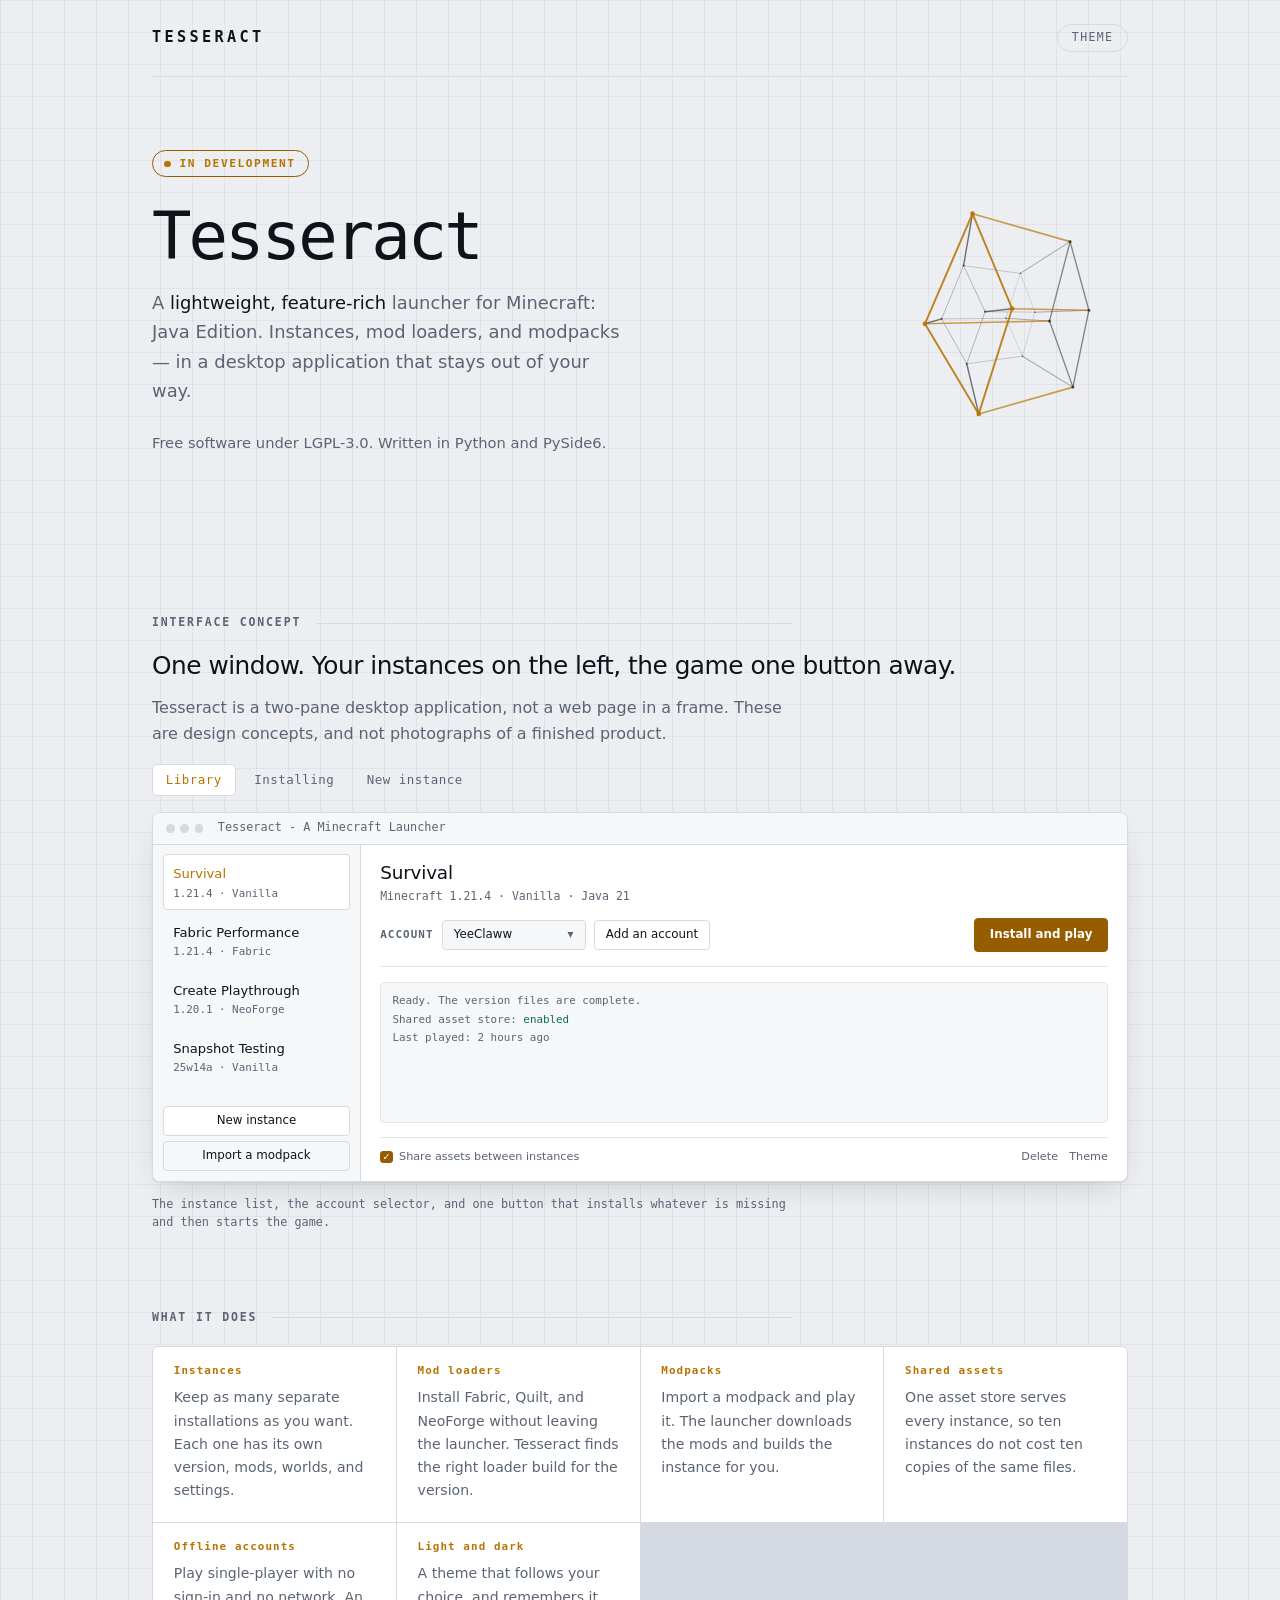
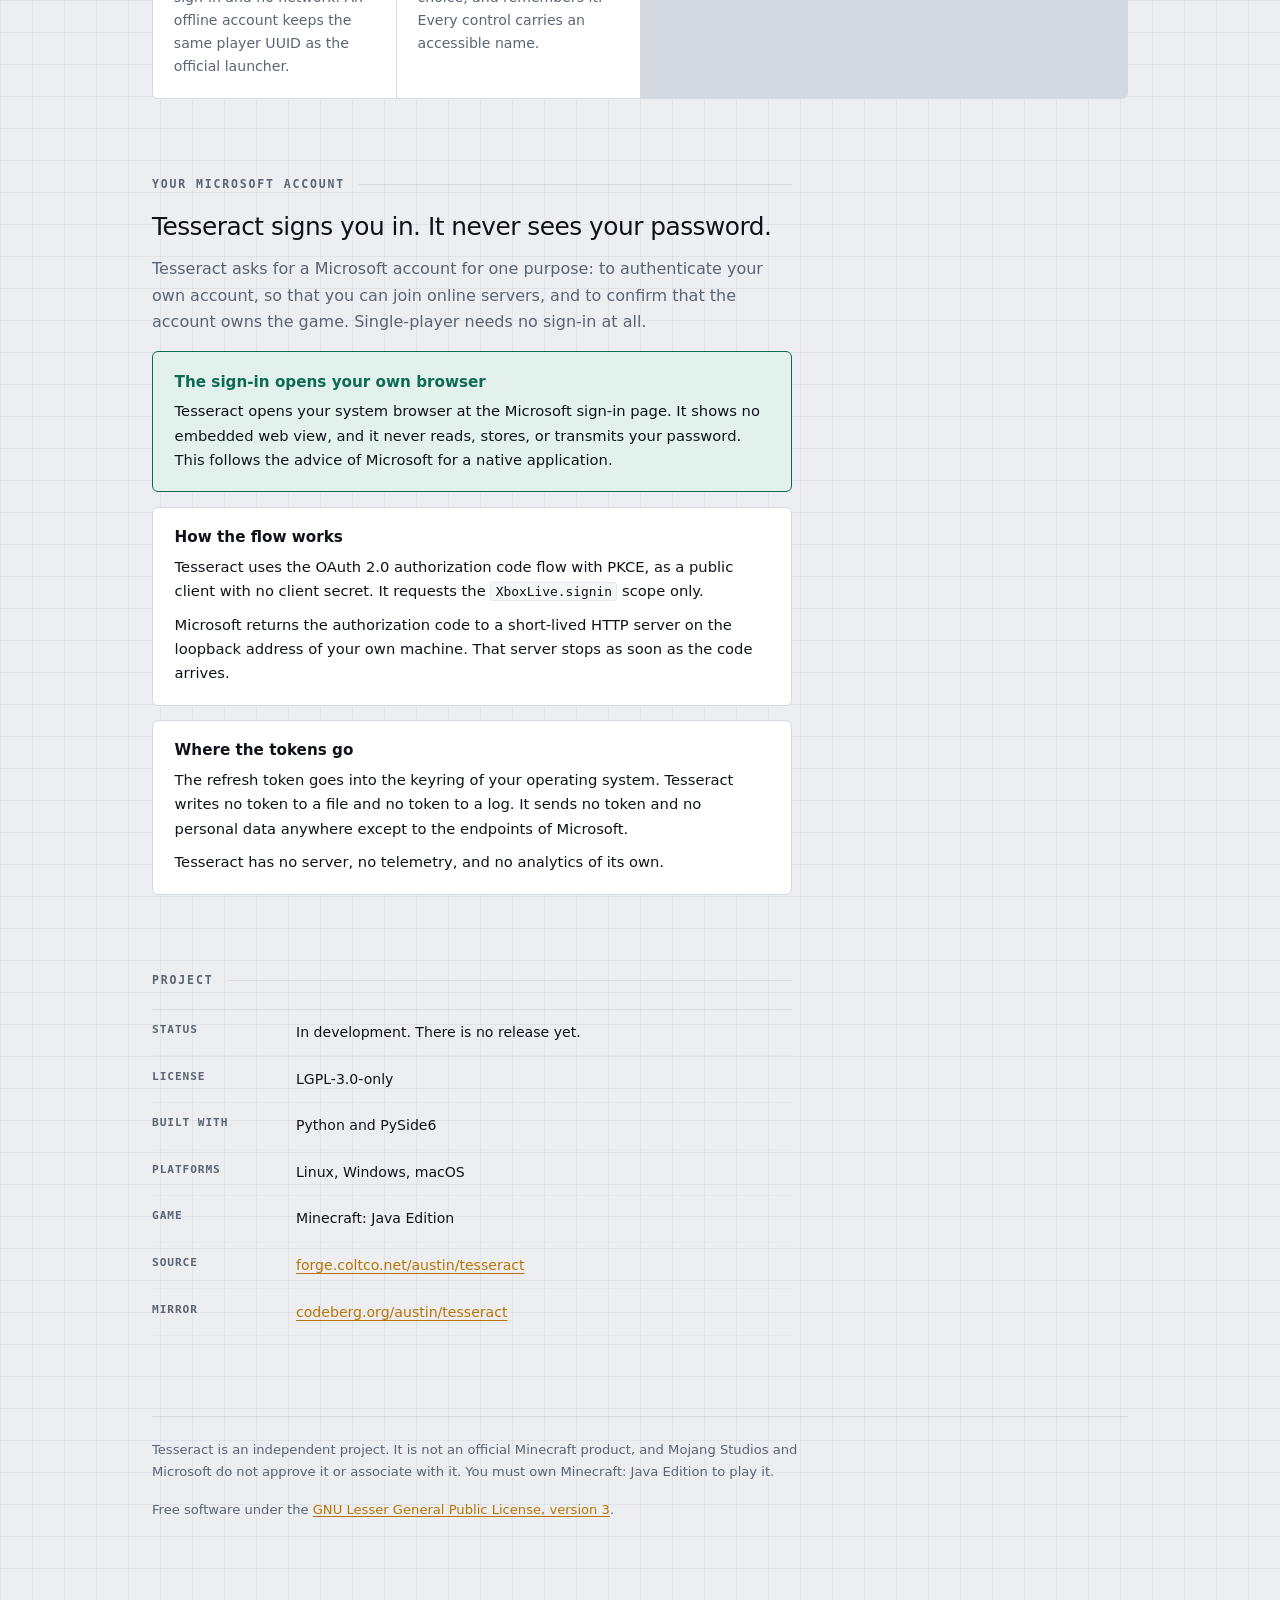
==== index.html @ 7cca4618 "Add the project page" ====
<!doctype html>
<html lang="en">
<head>
<meta charset="utf-8">
<meta name="viewport" content="width=device-width, initial-scale=1">
<title>Tesseract</title>
<meta name="description" content="Tesseract is a free and open-source Minecraft launcher, written in Python and PySide6, licensed under LGPL-3.0.">
<style>
  /* ---------------------------------------------------------------
     Tokens. The bare :root block is the complete light palette.
     The two blocks after it redefine tokens only.
     --------------------------------------------------------------- */

  :root {
    --bg:        #eceef2;
    --panel:     #ffffff;
    --panel-2:   #f6f7f9;
    --line:      #d5dae2;
    --line-soft: #e4e8ee;
    --ink:       #0f1319;
    --muted:     #5a6472;
    --accent:    #965c00;
    --accent-hi: #b87400;
    --on-accent: #ffffff;
    --ok:        #0d6b51;
    --ok-bg:     #e2f1ec;
    --grid:      rgba(15, 19, 25, 0.05);
    --shadow:    0 1px 2px rgba(15,19,25,.06), 0 12px 32px -12px rgba(15,19,25,.18);
  }

  @media (prefers-color-scheme: dark) {
    :root:not([data-theme="light"]) {
      --bg:        #0c0f14;
      --panel:     #131820;
      --panel-2:   #19202a;
      --line:      #252d3a;
      --line-soft: #1c232e;
      --ink:       #e4e9f0;
      --muted:     #8a95a5;
      --accent:    #ffc061;
      --accent-hi: #ffd493;
      --on-accent: #1a1206;
      --ok:        #4fd6ab;
      --ok-bg:     #10251f;
      --grid:      rgba(255, 255, 255, 0.035);
      --shadow:    0 1px 2px rgba(0,0,0,.4), 0 16px 40px -16px rgba(0,0,0,.7);
    }
  }

  :root[data-theme="dark"] {
    --bg:        #0c0f14;
    --panel:     #131820;
    --panel-2:   #19202a;
    --line:      #252d3a;
    --line-soft: #1c232e;
    --ink:       #e4e9f0;
    --muted:     #8a95a5;
    --accent:    #ffc061;
    --accent-hi: #ffd493;
    --on-accent: #1a1206;
    --ok:        #4fd6ab;
    --ok-bg:     #10251f;
    --grid:      rgba(255, 255, 255, 0.035);
    --shadow:    0 1px 2px rgba(0,0,0,.4), 0 16px 40px -16px rgba(0,0,0,.7);
  }

  :root {
    --mono: ui-monospace, "JetBrains Mono", "SF Mono", "DejaVu Sans Mono", Menlo, Consolas, monospace;
    --sans: system-ui, -apple-system, "Segoe UI", Cantarell, "Noto Sans", Ubuntu, sans-serif;
    --col:  40rem;
  }

  * { box-sizing: border-box; }

  html { scroll-behavior: smooth; }

  body {
    margin: 0;
    background-color: var(--bg);
    /* Drafting grid. Two hairlines, offset so the content sits on the sheet. */
    background-image:
      linear-gradient(var(--grid) 1px, transparent 1px),
      linear-gradient(90deg, var(--grid) 1px, transparent 1px);
    background-size: 2rem 2rem;
    color: var(--ink);
    font: 400 16px/1.65 var(--sans);
    -webkit-font-smoothing: antialiased;
  }

  @media (prefers-reduced-motion: reduce) {
    html { scroll-behavior: auto; }
    *, *::before, *::after {
      animation-duration: .001ms !important;
      transition-duration: .001ms !important;
    }
  }

  .sheet {
    max-width: 64rem;
    margin: 0 auto;
    padding: 0 1.5rem 6rem;
  }

  /* ---------------------------------------------------------------
     Shared type
     --------------------------------------------------------------- */

  .eyebrow {
    font: 600 .72rem/1 var(--mono);
    letter-spacing: .16em;
    text-transform: uppercase;
    color: var(--muted);
    display: flex;
    align-items: center;
    gap: .9rem;
    margin: 0 0 1.4rem;
  }

  .eyebrow::after {
    content: "";
    flex: 1;
    height: 1px;
    background: var(--line);
  }

  h2 {
    font: 500 1.55rem/1.25 var(--sans);
    letter-spacing: -.02em;
    text-wrap: balance;
    margin: 0 0 .8rem;
  }

  h3 {
    font: 600 .95rem/1.4 var(--sans);
    margin: 0 0 .4rem;
  }

  p { margin: 0 0 1rem; max-width: var(--col); }

  a { color: var(--accent-hi); text-underline-offset: .18em; }
  a:focus-visible,
  button:focus-visible {
    outline: 2px solid var(--accent-hi);
    outline-offset: 2px;
    border-radius: 2px;
  }

  code {
    font: .875em/1.5 var(--mono);
    background: var(--panel-2);
    border: 1px solid var(--line-soft);
    border-radius: 3px;
    padding: .08em .34em;
  }

  section { margin-top: 5rem; }

  /* ---------------------------------------------------------------
     Masthead
     --------------------------------------------------------------- */

  .masthead {
    display: flex;
    align-items: center;
    justify-content: space-between;
    gap: 1rem;
    padding: 1.5rem 0;
    border-bottom: 1px solid var(--line);
  }

  .wordmark {
    font: 600 .95rem/1 var(--mono);
    letter-spacing: .22em;
    text-transform: uppercase;
  }

  .theme-toggle {
    font: 500 .72rem/1 var(--mono);
    letter-spacing: .12em;
    text-transform: uppercase;
    color: var(--muted);
    background: transparent;
    border: 1px solid var(--line);
    border-radius: 999px;
    padding: .45rem .85rem;
    cursor: pointer;
    transition: color .15s, border-color .15s;
  }

  .theme-toggle:hover { color: var(--ink); border-color: var(--muted); }

  /* ---------------------------------------------------------------
     Hero
     --------------------------------------------------------------- */

  .hero {
    display: grid;
    grid-template-columns: 1fr 15rem;
    gap: 3rem;
    align-items: center;
    padding: 4.5rem 0 3.5rem;
  }

  .hero h1 {
    font: 500 clamp(2.6rem, 7vw, 4.1rem)/1.02 var(--mono);
    letter-spacing: -.045em;
    margin: 0 0 1.1rem;
  }

  .hero .lede {
    font-size: 1.12rem;
    color: var(--muted);
    max-width: 30rem;
    margin-bottom: 1.6rem;
  }

  .hero .lede strong { color: var(--ink); font-weight: 500; }

  #tesseract {
    width: 100%;
    height: auto;
    aspect-ratio: 1;
    display: block;
  }

  .status {
    display: inline-flex;
    align-items: center;
    gap: .55rem;
    font: 600 .7rem/1 var(--mono);
    letter-spacing: .14em;
    text-transform: uppercase;
    color: var(--accent-hi);
    border: 1px solid var(--accent);
    border-radius: 999px;
    padding: .45rem .8rem .45rem .7rem;
    margin-bottom: 1.6rem;
  }

  .status .dot {
    width: .4rem; height: .4rem;
    border-radius: 50%;
    background: currentColor;
  }

  /* ---------------------------------------------------------------
     Mockups
     --------------------------------------------------------------- */

  .tabs {
    display: flex;
    gap: .3rem;
    margin-bottom: 1rem;
    flex-wrap: wrap;
  }

  .tab {
    font: 500 .78rem/1 var(--mono);
    letter-spacing: .04em;
    color: var(--muted);
    background: transparent;
    border: 1px solid transparent;
    border-radius: 4px;
    padding: .55rem .8rem;
    cursor: pointer;
    transition: color .15s, background .15s, border-color .15s;
  }

  .tab:hover { color: var(--ink); }

  .tab[aria-selected="true"] {
    color: var(--accent-hi);
    border-color: var(--line);
    background: var(--panel);
  }

  .shot { display: none; }
  .shot.is-active { display: block; }

  /* The fake application window. */
  .app {
    border: 1px solid var(--line);
    border-radius: 8px;
    overflow: hidden;
    background: var(--panel);
    box-shadow: var(--shadow);
    font-size: .8rem;
  }

  .app-bar {
    display: flex;
    align-items: center;
    gap: .5rem;
    padding: .6rem .8rem;
    background: var(--panel-2);
    border-bottom: 1px solid var(--line);
  }

  .app-bar .lights { display: flex; gap: .35rem; }
  .app-bar .lights i {
    width: .55rem; height: .55rem;
    border-radius: 50%;
    background: var(--line);
    display: block;
  }

  .app-bar .name {
    font: 500 .74rem/1 var(--mono);
    color: var(--muted);
    margin-left: .4rem;
  }

  .app-body {
    display: grid;
    grid-template-columns: 13rem 1fr;
    min-height: 21rem;
  }

  .side {
    border-right: 1px solid var(--line);
    background: var(--panel-2);
    display: flex;
    flex-direction: column;
    padding: .6rem;
    gap: .5rem;
  }

  .side .list { display: flex; flex-direction: column; gap: .15rem; flex: 1; }

  .row {
    padding: .5rem .6rem;
    border-radius: 4px;
    color: var(--muted);
    display: flex;
    flex-direction: column;
    gap: .12rem;
    border: 1px solid transparent;
  }

  .row b { font-weight: 500; color: var(--ink); font-size: .82rem; }
  .row span { font: .68rem/1.3 var(--mono); }

  .row.sel {
    background: var(--panel);
    border-color: var(--line);
  }
  .row.sel b { color: var(--accent-hi); }

  .side .actions { display: flex; flex-direction: column; gap: .35rem; }

  .btn {
    font: 500 .74rem/1 var(--sans);
    padding: .5rem .7rem;
    border-radius: 4px;
    border: 1px solid var(--line);
    background: var(--panel);
    color: var(--ink);
    text-align: center;
  }

  .btn.primary {
    background: var(--accent);
    border-color: var(--accent);
    color: var(--on-accent);
    font-weight: 600;
    padding: .62rem .9rem;
  }

  .btn.ghost { background: transparent; }

  .detail { padding: 1.1rem 1.2rem; display: flex; flex-direction: column; gap: .9rem; }

  .detail .h {
    font: 500 1.15rem/1.2 var(--sans);
    letter-spacing: -.01em;
  }

  .detail .sub { font: .72rem/1.4 var(--mono); color: var(--muted); margin-top: .2rem; }

  .controls {
    display: flex;
    align-items: center;
    gap: .5rem;
    flex-wrap: wrap;
    padding-bottom: .9rem;
    border-bottom: 1px solid var(--line-soft);
  }

  .controls .label {
    font: 600 .68rem/1 var(--mono);
    letter-spacing: .1em;
    text-transform: uppercase;
    color: var(--muted);
  }

  .select {
    font: .74rem/1 var(--sans);
    padding: .5rem .7rem;
    border: 1px solid var(--line);
    border-radius: 4px;
    background: var(--panel-2);
    color: var(--ink);
    display: flex;
    align-items: center;
    gap: .5rem;
    min-width: 9rem;
    justify-content: space-between;
  }

  .select::after { content: "\25BE"; color: var(--muted); }

  .spacer { flex: 1; }

  .bar {
    height: .4rem;
    border-radius: 999px;
    background: var(--line-soft);
    overflow: hidden;
  }

  .bar i { display: block; height: 100%; background: var(--accent); border-radius: 999px; }

  .barline {
    display: flex;
    justify-content: space-between;
    font: .68rem/1 var(--mono);
    color: var(--muted);
    margin-bottom: .4rem;
  }

  .log {
    flex: 1;
    background: var(--panel-2);
    border: 1px solid var(--line-soft);
    border-radius: 4px;
    padding: .6rem .7rem;
    font: .68rem/1.7 var(--mono);
    color: var(--muted);
    overflow: hidden;
    min-height: 6rem;
  }

  .log b { color: var(--ok); font-weight: 500; }
  .log em { color: var(--accent-hi); font-style: normal; }

  .foot {
    display: flex;
    align-items: center;
    gap: .7rem;
    font: .7rem/1 var(--sans);
    color: var(--muted);
    padding-top: .8rem;
    border-top: 1px solid var(--line-soft);
  }

  .check { display: flex; align-items: center; gap: .4rem; }
  .check i {
    width: .78rem; height: .78rem;
    border: 1px solid var(--accent);
    background: var(--accent);
    border-radius: 3px;
    display: grid;
    place-items: center;
    font-size: .6rem;
    color: var(--panel);
    font-style: normal;
  }

  /* The new-instance form. */
  .form { padding: 1.4rem 1.5rem; display: flex; flex-direction: column; gap: 1rem; max-width: 30rem; }
  .field { display: flex; flex-direction: column; gap: .35rem; }
  .field .label {
    font: 600 .68rem/1 var(--mono);
    letter-spacing: .1em;
    text-transform: uppercase;
    color: var(--muted);
  }
  .input {
    font: .8rem/1 var(--sans);
    padding: .58rem .7rem;
    border: 1px solid var(--line);
    border-radius: 4px;
    background: var(--panel-2);
  }
  .chips { display: flex; gap: .35rem; flex-wrap: wrap; }
  .chip {
    font: 500 .72rem/1 var(--mono);
    padding: .45rem .7rem;
    border: 1px solid var(--line);
    border-radius: 999px;
    color: var(--muted);
  }
  .chip.on { border-color: var(--accent); color: var(--accent-hi); background: var(--panel); }

  .caption {
    font: .74rem/1.5 var(--mono);
    color: var(--muted);
    margin-top: .9rem;
  }

  /* ---------------------------------------------------------------
     Feature grid, panels, facts
     --------------------------------------------------------------- */

  .grid {
    display: grid;
    grid-template-columns: repeat(auto-fit, minmax(15rem, 1fr));
    gap: 1px;
    background: var(--line);
    border: 1px solid var(--line);
    border-radius: 6px;
    overflow: hidden;
  }

  .cell { background: var(--panel); padding: 1.2rem 1.3rem; }
  .cell .n {
    font: 600 .68rem/1 var(--mono);
    letter-spacing: .1em;
    color: var(--accent-hi);
    display: block;
    margin-bottom: .6rem;
  }
  .cell p { font-size: .88rem; color: var(--muted); margin: 0; }

  .panel {
    background: var(--panel);
    border: 1px solid var(--line);
    border-radius: 6px;
    padding: 1.2rem 1.35rem;
  }
  .panel p { font-size: .92rem; margin-bottom: .6rem; }
  .panel p:last-child { margin-bottom: 0; }

  .panel.key {
    background: var(--ok-bg);
    border-color: var(--ok);
  }
  .panel.key h3 { color: var(--ok); }

  .stack { display: flex; flex-direction: column; gap: .9rem; max-width: var(--col); }

  dl {
    margin: 0;
    display: grid;
    grid-template-columns: 9rem 1fr;
    gap: 0;
    max-width: var(--col);
    border-top: 1px solid var(--line);
  }
  dt, dd {
    padding: .7rem 0;
    border-bottom: 1px solid var(--line-soft);
    margin: 0;
    font-size: .88rem;
  }
  dt { font: 600 .7rem/1.6 var(--mono); letter-spacing: .08em; text-transform: uppercase; color: var(--muted); }

  footer {
    margin-top: 5rem;
    padding-top: 1.4rem;
    border-top: 1px solid var(--line);
    font-size: .82rem;
    color: var(--muted);
  }

  footer p { max-width: 44rem; }

  /* ---------------------------------------------------------------
     Narrow screens
     --------------------------------------------------------------- */

  @media (max-width: 52rem) {
    .hero { grid-template-columns: 1fr; gap: 2rem; padding-top: 3rem; }
    #tesseract { max-width: 12rem; }
    .app-body { grid-template-columns: 1fr; }
    .side { border-right: 0; border-bottom: 1px solid var(--line); }
    .side .list { flex-direction: row; overflow-x: auto; }
    .side .row { min-width: 9rem; }
    .side .actions { flex-direction: row; }
    .side .actions .btn { flex: 1; }
  }

  @media (max-width: 34rem) {
    dl { grid-template-columns: 1fr; }
    dt { padding-bottom: 0; border-bottom: 0; }
    dd { padding-top: .15rem; }
  }
</style>
</head>
<body>
<div class="sheet">

  <div class="masthead">
    <div class="wordmark">Tesseract</div>
    <button class="theme-toggle" id="theme" type="button">Theme</button>
  </div>

  <!-- ============================== Hero ============================== -->

  <div class="hero">
    <div>
      <div class="status"><span class="dot"></span>In development</div>
      <h1>Tesseract</h1>
      <p class="lede">
        A <strong>lightweight, feature-rich</strong> launcher for Minecraft:
        Java Edition. Instances, mod loaders, and modpacks — in a desktop
        application that stays out of your way.
      </p>
      <p class="lede" style="font-size:.92rem">
        Free software under LGPL-3.0. Written in Python and PySide6.
      </p>
    </div>
    <canvas id="tesseract" width="440" height="440" aria-label="A rotating four-dimensional hypercube."></canvas>
  </div>

  <!-- ============================ Interface ============================ -->

  <section>
    <p class="eyebrow">Interface concept</p>
    <h2>One window. Your instances on the left, the game one button away.</h2>
    <p style="color:var(--muted)">
      Tesseract is a two-pane desktop application, not a web page in a frame.
      These are design concepts, and not photographs of a finished product.
    </p>

    <div class="tabs" role="tablist" aria-label="Interface states">
      <button class="tab" role="tab" aria-selected="true"  aria-controls="s1" id="t1" type="button">Library</button>
      <button class="tab" role="tab" aria-selected="false" aria-controls="s2" id="t2" type="button">Installing</button>
      <button class="tab" role="tab" aria-selected="false" aria-controls="s3" id="t3" type="button">New instance</button>
    </div>

    <!-- ---- 1. Library ---- -->
    <div class="shot is-active" id="s1" role="tabpanel" aria-labelledby="t1">
      <div class="app">
        <div class="app-bar">
          <div class="lights"><i></i><i></i><i></i></div>
          <div class="name">Tesseract - A Minecraft Launcher</div>
        </div>
        <div class="app-body">
          <div class="side">
            <div class="list">
              <div class="row sel"><b>Survival</b><span>1.21.4 &middot; Vanilla</span></div>
              <div class="row"><b>Fabric Performance</b><span>1.21.4 &middot; Fabric</span></div>
              <div class="row"><b>Create Playthrough</b><span>1.20.1 &middot; NeoForge</span></div>
              <div class="row"><b>Snapshot Testing</b><span>25w14a &middot; Vanilla</span></div>
            </div>
            <div class="actions">
              <div class="btn">New instance</div>
              <div class="btn ghost">Import a modpack</div>
            </div>
          </div>
          <div class="detail">
            <div>
              <div class="h">Survival</div>
              <div class="sub">Minecraft 1.21.4 &middot; Vanilla &middot; Java 21</div>
            </div>
            <div class="controls">
              <span class="label">Account</span>
              <div class="select"><span>YeeClaww</span></div>
              <div class="btn ghost">Add an account</div>
              <div class="spacer"></div>
              <div class="btn primary">Install and play</div>
            </div>
            <div class="log">
              Ready. The version files are complete.<br>
              Shared asset store: <b>enabled</b><br>
              Last played: 2 hours ago
            </div>
            <div class="foot">
              <span class="check"><i>&check;</i> Share assets between instances</span>
              <div class="spacer"></div>
              <span>Delete</span>
              <span>Theme</span>
            </div>
          </div>
        </div>
      </div>
      <p class="caption">The instance list, the account selector, and one button that installs whatever is missing and then starts the game.</p>
    </div>

    <!-- ---- 2. Installing ---- -->
    <div class="shot" id="s2" role="tabpanel" aria-labelledby="t2" hidden>
      <div class="app">
        <div class="app-bar">
          <div class="lights"><i></i><i></i><i></i></div>
          <div class="name">Tesseract - A Minecraft Launcher</div>
        </div>
        <div class="app-body">
          <div class="side">
            <div class="list">
              <div class="row"><b>Survival</b><span>1.21.4 &middot; Vanilla</span></div>
              <div class="row sel"><b>Fabric Performance</b><span>1.21.4 &middot; Fabric</span></div>
              <div class="row"><b>Create Playthrough</b><span>1.20.1 &middot; NeoForge</span></div>
              <div class="row"><b>Snapshot Testing</b><span>25w14a &middot; Vanilla</span></div>
            </div>
            <div class="actions">
              <div class="btn">New instance</div>
              <div class="btn ghost">Import a modpack</div>
            </div>
          </div>
          <div class="detail">
            <div>
              <div class="h">Fabric Performance</div>
              <div class="sub">Minecraft 1.21.4 &middot; Fabric 0.16.10 &middot; Java 21</div>
            </div>
            <div class="controls">
              <span class="label">Account</span>
              <div class="select"><span>YeeClaww</span></div>
              <div class="btn ghost">Add an account</div>
              <div class="spacer"></div>
              <div class="btn primary">Cancel</div>
            </div>
            <div>
              <div class="barline"><span>Download the assets</span><span>68%</span></div>
              <div class="bar"><i style="width:68%"></i></div>
            </div>
            <div class="log">
              <b>&check;</b> Read the version manifest<br>
              <b>&check;</b> Download the client, 1.21.4<br>
              <b>&check;</b> Install Fabric 0.16.10<br>
              <b>&check;</b> Check Java 21<br>
              <em>&rarr;</em> Download the assets &mdash; 1,412 of 2,079 files
            </div>
            <div class="foot">
              <span class="check"><i>&check;</i> Share assets between instances</span>
              <div class="spacer"></div>
              <span>Delete</span>
              <span>Theme</span>
            </div>
          </div>
        </div>
      </div>
      <p class="caption">Every download reports progress. The work happens off the interface thread, so the window never freezes.</p>
    </div>

    <!-- ---- 3. New instance ---- -->
    <div class="shot" id="s3" role="tabpanel" aria-labelledby="t3" hidden>
      <div class="app">
        <div class="app-bar">
          <div class="lights"><i></i><i></i><i></i></div>
          <div class="name">New instance</div>
        </div>
        <div class="form">
          <div class="field">
            <span class="label">Name</span>
            <div class="input">Create Playthrough</div>
          </div>
          <div class="field">
            <span class="label">Minecraft version</span>
            <div class="select" style="min-width:auto"><span>1.20.1 &nbsp;&middot;&nbsp; Release</span></div>
          </div>
          <div class="field">
            <span class="label">Mod loader</span>
            <div class="chips">
              <span class="chip">None</span>
              <span class="chip">Fabric</span>
              <span class="chip">Quilt</span>
              <span class="chip on">NeoForge</span>
            </div>
          </div>
          <div class="field">
            <span class="label">Loader version</span>
            <div class="select" style="min-width:auto"><span>47.1.106 &nbsp;&middot;&nbsp; Recommended</span></div>
          </div>
          <div class="controls" style="border:0;padding:0">
            <div class="spacer"></div>
            <div class="btn ghost">Cancel</div>
            <div class="btn primary">Create</div>
          </div>
        </div>
      </div>
      <p class="caption">Pick a version, pick a loader. Tesseract resolves the rest when you first press play.</p>
    </div>
  </section>

  <!-- ============================ Features ============================ -->

  <section>
    <p class="eyebrow">What it does</p>
    <div class="grid">
      <div class="cell">
        <span class="n">Instances</span>
        <p>Keep as many separate installations as you want. Each one has its own version, mods, worlds, and settings.</p>
      </div>
      <div class="cell">
        <span class="n">Mod loaders</span>
        <p>Install Fabric, Quilt, and NeoForge without leaving the launcher. Tesseract finds the right loader build for the version.</p>
      </div>
      <div class="cell">
        <span class="n">Modpacks</span>
        <p>Import a modpack and play it. The launcher downloads the mods and builds the instance for you.</p>
      </div>
      <div class="cell">
        <span class="n">Shared assets</span>
        <p>One asset store serves every instance, so ten instances do not cost ten copies of the same files.</p>
      </div>
      <div class="cell">
        <span class="n">Offline accounts</span>
        <p>Play single-player with no sign-in and no network. An offline account keeps the same player UUID as the official launcher.</p>
      </div>
      <div class="cell">
        <span class="n">Light and dark</span>
        <p>A theme that follows your choice, and remembers it. Every control carries an accessible name.</p>
      </div>
    </div>
  </section>

  <!-- ============================= Account ============================= -->

  <section>
    <p class="eyebrow">Your Microsoft account</p>
    <h2>Tesseract signs you in. It never sees your password.</h2>
    <p style="color:var(--muted)">
      Tesseract asks for a Microsoft account for one purpose: to authenticate
      your own account, so that you can join online servers, and to confirm that
      the account owns the game. Single-player needs no sign-in at all.
    </p>

    <div class="stack">
      <div class="panel key">
        <h3>The sign-in opens your own browser</h3>
        <p>
          Tesseract opens your system browser at the Microsoft sign-in page. It
          shows no embedded web view, and it never reads, stores, or transmits
          your password. This follows the advice of Microsoft for a native
          application.
        </p>
      </div>

      <div class="panel">
        <h3>How the flow works</h3>
        <p>
          Tesseract uses the OAuth 2.0 authorization code flow with PKCE, as a
          public client with no client secret. It requests the
          <code>XboxLive.signin</code> scope only.
        </p>
        <p>
          Microsoft returns the authorization code to a short-lived HTTP server
          on the loopback address of your own machine. That server stops as soon
          as the code arrives.
        </p>
      </div>

      <div class="panel">
        <h3>Where the tokens go</h3>
        <p>
          The refresh token goes into the keyring of your operating system.
          Tesseract writes no token to a file and no token to a log. It sends no
          token and no personal data anywhere except to the endpoints of
          Microsoft.
        </p>
        <p>
          Tesseract has no server, no telemetry, and no analytics of its own.
        </p>
      </div>
    </div>
  </section>

  <!-- ============================== Facts ============================== -->

  <section>
    <p class="eyebrow">Project</p>
    <dl>
      <dt>Status</dt>
      <dd>In development. There is no release yet.</dd>
      <dt>License</dt>
      <dd>LGPL-3.0-only</dd>
      <dt>Built with</dt>
      <dd>Python and PySide6</dd>
      <dt>Platforms</dt>
      <dd>Linux, Windows, macOS</dd>
      <dt>Game</dt>
      <dd>Minecraft: Java Edition</dd>
      <dt>Source</dt>
      <dd><a href="https://forge.coltco.net/austin/tesseract">forge.coltco.net/austin/tesseract</a></dd>
      <dt>Mirror</dt>
      <dd><a href="https://codeberg.org/austin/tesseract">codeberg.org/austin/tesseract</a></dd>
    </dl>
  </section>

  <footer>
    <p>
      Tesseract is an independent project. It is not an official Minecraft
      product, and Mojang Studios and Microsoft do not approve it or associate
      with it. You must own Minecraft: Java Edition to play it.
    </p>
    <p>
      Free software under the
      <a href="https://www.gnu.org/licenses/lgpl-3.0.html">GNU Lesser General Public License, version 3</a>.
    </p>
  </footer>

</div>

<script>
(function () {
  "use strict";

  /* ---- Theme toggle. Mirrors the toggle inside the launcher. ---- */
  var root = document.documentElement;
  var button = document.getElementById("theme");
  var saved = null;
  try { saved = localStorage.getItem("tesseract-theme"); } catch (e) {}
  if (saved) root.setAttribute("data-theme", saved);

  button.addEventListener("click", function () {
    var dark = window.matchMedia("(prefers-color-scheme: dark)").matches;
    var now = root.getAttribute("data-theme") || (dark ? "dark" : "light");
    var next = now === "dark" ? "light" : "dark";
    root.setAttribute("data-theme", next);
    try { localStorage.setItem("tesseract-theme", next); } catch (e) {}
  });

  /* ---- Mockup tabs ---- */
  var tabs = Array.prototype.slice.call(document.querySelectorAll(".tab"));
  tabs.forEach(function (tab, index) {
    tab.addEventListener("click", function () {
      tabs.forEach(function (other) {
        var panel = document.getElementById(other.getAttribute("aria-controls"));
        var on = other === tab;
        other.setAttribute("aria-selected", on ? "true" : "false");
        panel.classList.toggle("is-active", on);
        panel.hidden = !on;
      });
    });
    tab.addEventListener("keydown", function (event) {
      var step = event.key === "ArrowRight" ? 1 : event.key === "ArrowLeft" ? -1 : 0;
      if (!step) return;
      event.preventDefault();
      var next = tabs[(index + step + tabs.length) % tabs.length];
      next.focus();
      next.click();
    });
  });

  /* ---- The hypercube ----------------------------------------------
     Sixteen corners at every combination of plus and minus one, joined
     by thirty-two edges. Each corner turns in three planes of
     four-space. The result goes to three-space, and then to the screen.

     Both cameras stand far enough back that a divisor never approaches
     zero. The widest reach of the shape is measured once, across the
     whole turn, so the drawing always stays inside the canvas.
     ------------------------------------------------------------------ */

  var canvas = document.getElementById("tesseract");
  var ctx = canvas.getContext("2d");

  var D4 = 3.1;   // How far the camera stands along the w axis.
  var D3 = 4.4;   // How far the camera stands along the z axis.

  var corners = [];
  for (var i = 0; i < 16; i++) {
    corners.push([
      (i & 1) ? 1 : -1,
      (i & 2) ? 1 : -1,
      (i & 4) ? 1 : -1,
      (i & 8) ? 1 : -1
    ]);
  }

  // An edge joins two corners that differ in exactly one coordinate.
  var edges = [];
  for (var a = 0; a < 16; a++) {
    for (var bit = 0; bit < 4; bit++) {
      var b = a ^ (1 << bit);
      if (b > a) edges.push([a, b]);
    }
  }

  function turn(p, i, j, angle) {
    var c = Math.cos(angle), s = Math.sin(angle);
    var out = p.slice();
    out[i] = p[i] * c - p[j] * s;
    out[j] = p[i] * s + p[j] * c;
    return out;
  }

  function project(time) {
    var out = [];
    for (var n = 0; n < corners.length; n++) {
      var p = corners[n];
      p = turn(p, 0, 3, time * 0.00024);   // the x-w plane
      p = turn(p, 1, 2, time * 0.00015);   // the y-z plane
      p = turn(p, 0, 2, time * 0.00008);   // the x-z plane

      var w = 1 / (D4 - p[3]);             // four-space to three-space
      var d = 1 / (D3 - p[2] * w);         // three-space to the screen
      out.push({ x: p[0] * w * d, y: p[1] * w * d, near: w });
    }
    return out;
  }

  // Measure the widest reach once. After this the shape cannot clip.
  var reach = 0;
  for (var t = 0; t < 600000; t += 450) {
    var sample = project(t);
    for (var s = 0; s < sample.length; s++) {
      var r = Math.sqrt(sample[s].x * sample[s].x + sample[s].y * sample[s].y);
      if (r > reach) reach = r;
    }
  }
  reach *= 1.02;

  // The nearest and the furthest a corner can sit along the w axis.
  var far = 1 / (D4 + Math.SQRT2), close = 1 / (D4 - Math.SQRT2);

  function draw(time) {
    var size = canvas.clientWidth || 300;
    var dpr = window.devicePixelRatio || 1;
    if (canvas.width !== Math.round(size * dpr)) {
      canvas.width = canvas.height = Math.round(size * dpr);
    }
    ctx.setTransform(dpr, 0, 0, dpr, 0, 0);
    ctx.clearRect(0, 0, size, size);

    var style = getComputedStyle(root);
    var ink = style.getPropertyValue("--ink").trim();
    var accent = style.getPropertyValue("--accent-hi").trim();

    var scale = (size / 2 - 7) / reach;
    var pts = project(time);
    for (var n = 0; n < pts.length; n++) {
      pts[n].sx = size / 2 + pts[n].x * scale;
      pts[n].sy = size / 2 + pts[n].y * scale;
      pts[n].k = Math.max(0, Math.min(1, (pts[n].near - far) / (close - far)));
    }

    // The furthest edges go down first, so the nearest sit on top.
    var order = edges.slice().sort(function (e1, e2) {
      return (pts[e1[0]].k + pts[e1[1]].k) - (pts[e2[0]].k + pts[e2[1]].k);
    });

    ctx.lineCap = "round";
    for (var e = 0; e < order.length; e++) {
      var u = pts[order[e][0]], v = pts[order[e][1]];
      var k = (u.k + v.k) / 2;
      ctx.globalAlpha = 0.14 + k * 0.8;
      ctx.strokeStyle = k > 0.55 ? accent : ink;
      ctx.lineWidth = 0.8 + k * 1.2;
      ctx.beginPath();
      ctx.moveTo(u.sx, u.sy);
      ctx.lineTo(v.sx, v.sy);
      ctx.stroke();
    }

    for (var c = 0; c < pts.length; c++) {
      ctx.globalAlpha = 0.3 + pts[c].k * 0.65;
      ctx.fillStyle = pts[c].k > 0.55 ? accent : ink;
      ctx.beginPath();
      ctx.arc(pts[c].sx, pts[c].sy, 0.9 + pts[c].k * 1.6, 0, Math.PI * 2);
      ctx.fill();
    }
    ctx.globalAlpha = 1;
  }

  var still = window.matchMedia("(prefers-reduced-motion: reduce)");
  function loop(t) { draw(t); if (!still.matches) requestAnimationFrame(loop); }
  if (still.matches) { draw(9000); } else { requestAnimationFrame(loop); }
  window.addEventListener("resize", function () { if (still.matches) draw(9000); });
})();
</script>
</body>
</html>
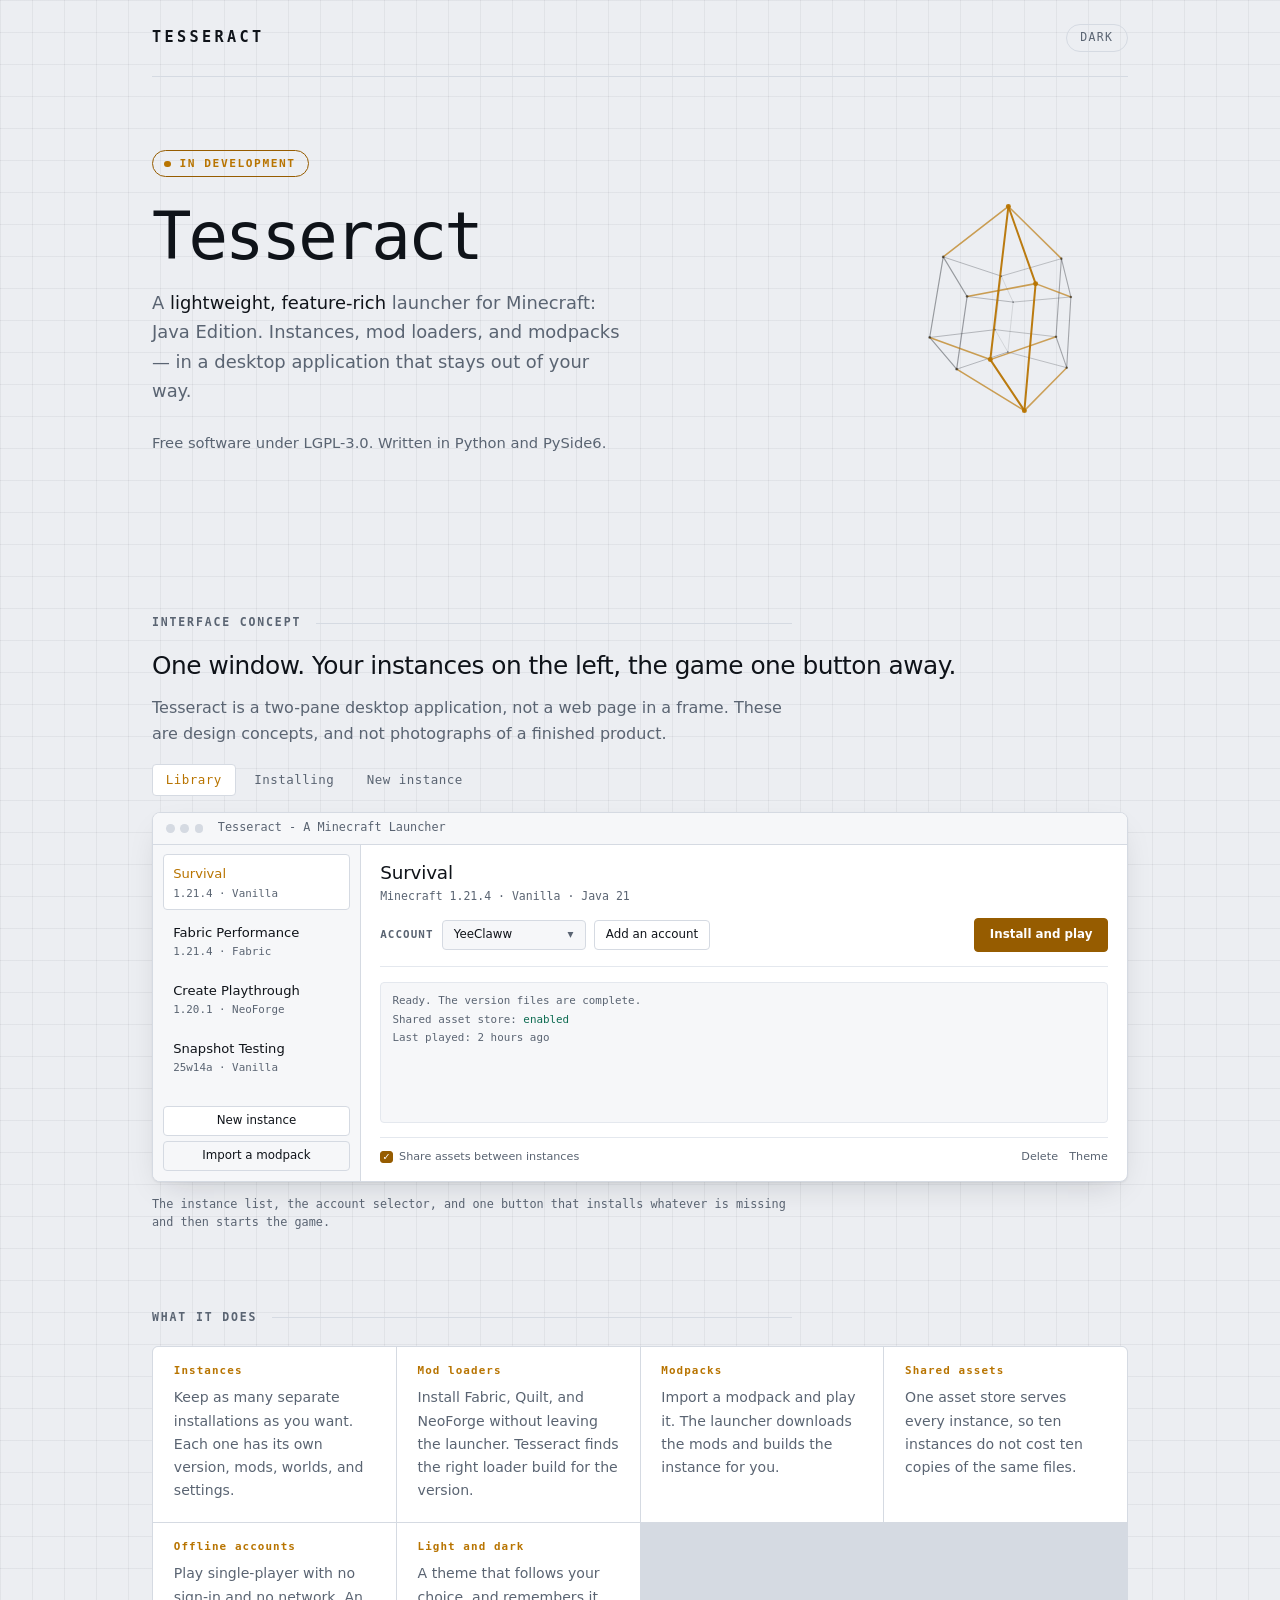
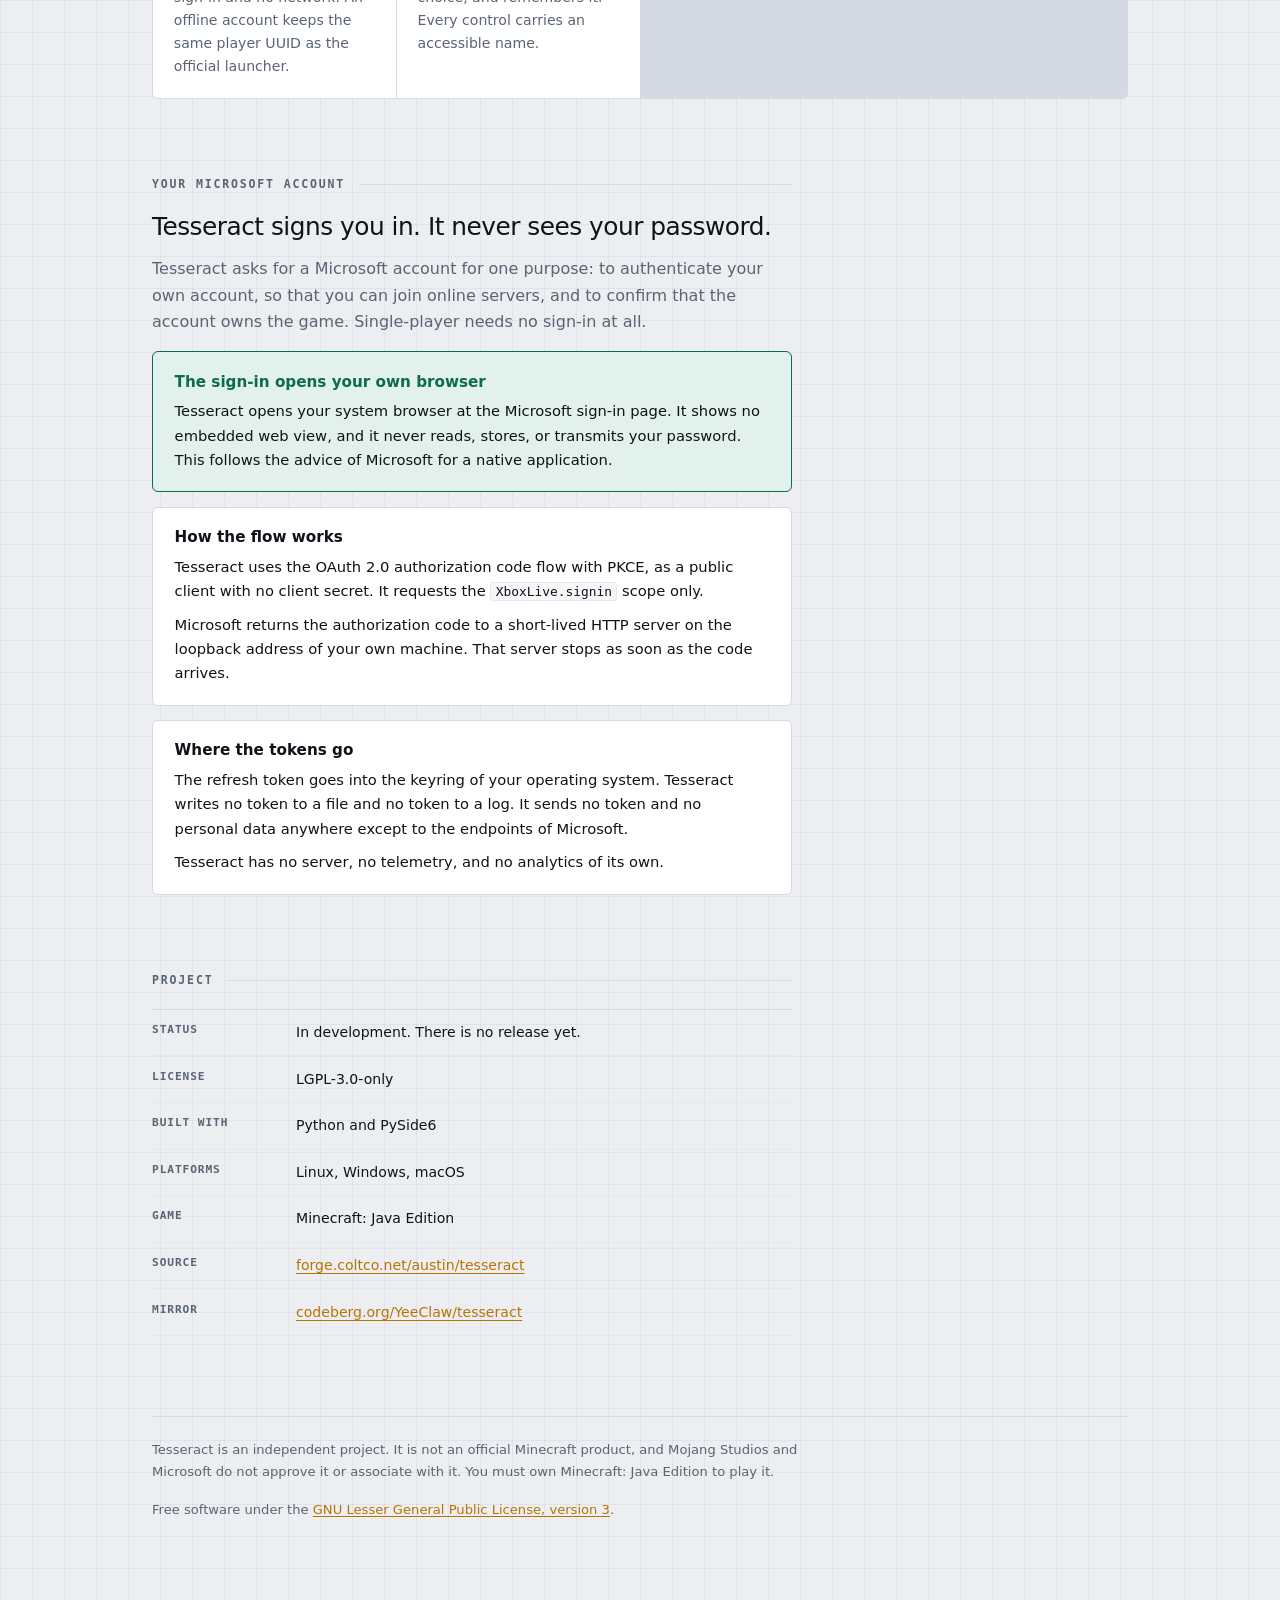
==== commit 68ad5e82: "Split the project page into separate files, and fix the narrow layout" ====
--- a/index.html
+++ b/index.html
@@ -5,595 +5,20 @@
 <meta name="viewport" content="width=device-width, initial-scale=1">
 <title>Tesseract</title>
 <meta name="description" content="Tesseract is a free and open-source Minecraft launcher, written in Python and PySide6, licensed under LGPL-3.0.">
-<style>
-  /* ---------------------------------------------------------------
-     Tokens. The bare :root block is the complete light palette.
-     The two blocks after it redefine tokens only.
-     --------------------------------------------------------------- */
-
-  :root {
-    --bg:        #eceef2;
-    --panel:     #ffffff;
-    --panel-2:   #f6f7f9;
-    --line:      #d5dae2;
-    --line-soft: #e4e8ee;
-    --ink:       #0f1319;
-    --muted:     #5a6472;
-    --accent:    #965c00;
-    --accent-hi: #b87400;
-    --on-accent: #ffffff;
-    --ok:        #0d6b51;
-    --ok-bg:     #e2f1ec;
-    --grid:      rgba(15, 19, 25, 0.05);
-    --shadow:    0 1px 2px rgba(15,19,25,.06), 0 12px 32px -12px rgba(15,19,25,.18);
-  }
-
-  @media (prefers-color-scheme: dark) {
-    :root:not([data-theme="light"]) {
-      --bg:        #0c0f14;
-      --panel:     #131820;
-      --panel-2:   #19202a;
-      --line:      #252d3a;
-      --line-soft: #1c232e;
-      --ink:       #e4e9f0;
-      --muted:     #8a95a5;
-      --accent:    #ffc061;
-      --accent-hi: #ffd493;
-      --on-accent: #1a1206;
-      --ok:        #4fd6ab;
-      --ok-bg:     #10251f;
-      --grid:      rgba(255, 255, 255, 0.035);
-      --shadow:    0 1px 2px rgba(0,0,0,.4), 0 16px 40px -16px rgba(0,0,0,.7);
-    }
-  }
-
-  :root[data-theme="dark"] {
-    --bg:        #0c0f14;
-    --panel:     #131820;
-    --panel-2:   #19202a;
-    --line:      #252d3a;
-    --line-soft: #1c232e;
-    --ink:       #e4e9f0;
-    --muted:     #8a95a5;
-    --accent:    #ffc061;
-    --accent-hi: #ffd493;
-    --on-accent: #1a1206;
-    --ok:        #4fd6ab;
-    --ok-bg:     #10251f;
-    --grid:      rgba(255, 255, 255, 0.035);
-    --shadow:    0 1px 2px rgba(0,0,0,.4), 0 16px 40px -16px rgba(0,0,0,.7);
-  }
-
-  :root {
-    --mono: ui-monospace, "JetBrains Mono", "SF Mono", "DejaVu Sans Mono", Menlo, Consolas, monospace;
-    --sans: system-ui, -apple-system, "Segoe UI", Cantarell, "Noto Sans", Ubuntu, sans-serif;
-    --col:  40rem;
-  }
-
-  * { box-sizing: border-box; }
-
-  html { scroll-behavior: smooth; }
-
-  body {
-    margin: 0;
-    background-color: var(--bg);
-    /* Drafting grid. Two hairlines, offset so the content sits on the sheet. */
-    background-image:
-      linear-gradient(var(--grid) 1px, transparent 1px),
-      linear-gradient(90deg, var(--grid) 1px, transparent 1px);
-    background-size: 2rem 2rem;
-    color: var(--ink);
-    font: 400 16px/1.65 var(--sans);
-    -webkit-font-smoothing: antialiased;
-  }
-
-  @media (prefers-reduced-motion: reduce) {
-    html { scroll-behavior: auto; }
-    *, *::before, *::after {
-      animation-duration: .001ms !important;
-      transition-duration: .001ms !important;
-    }
-  }
-
-  .sheet {
-    max-width: 64rem;
-    margin: 0 auto;
-    padding: 0 1.5rem 6rem;
-  }
-
-  /* ---------------------------------------------------------------
-     Shared type
-     --------------------------------------------------------------- */
-
-  .eyebrow {
-    font: 600 .72rem/1 var(--mono);
-    letter-spacing: .16em;
-    text-transform: uppercase;
-    color: var(--muted);
-    display: flex;
-    align-items: center;
-    gap: .9rem;
-    margin: 0 0 1.4rem;
-  }
-
-  .eyebrow::after {
-    content: "";
-    flex: 1;
-    height: 1px;
-    background: var(--line);
-  }
-
-  h2 {
-    font: 500 1.55rem/1.25 var(--sans);
-    letter-spacing: -.02em;
-    text-wrap: balance;
-    margin: 0 0 .8rem;
-  }
-
-  h3 {
-    font: 600 .95rem/1.4 var(--sans);
-    margin: 0 0 .4rem;
-  }
-
-  p { margin: 0 0 1rem; max-width: var(--col); }
-
-  a { color: var(--accent-hi); text-underline-offset: .18em; }
-  a:focus-visible,
-  button:focus-visible {
-    outline: 2px solid var(--accent-hi);
-    outline-offset: 2px;
-    border-radius: 2px;
-  }
-
-  code {
-    font: .875em/1.5 var(--mono);
-    background: var(--panel-2);
-    border: 1px solid var(--line-soft);
-    border-radius: 3px;
-    padding: .08em .34em;
-  }
-
-  section { margin-top: 5rem; }
-
-  /* ---------------------------------------------------------------
-     Masthead
-     --------------------------------------------------------------- */
-
-  .masthead {
-    display: flex;
-    align-items: center;
-    justify-content: space-between;
-    gap: 1rem;
-    padding: 1.5rem 0;
-    border-bottom: 1px solid var(--line);
-  }
-
-  .wordmark {
-    font: 600 .95rem/1 var(--mono);
-    letter-spacing: .22em;
-    text-transform: uppercase;
-  }
-
-  .theme-toggle {
-    font: 500 .72rem/1 var(--mono);
-    letter-spacing: .12em;
-    text-transform: uppercase;
-    color: var(--muted);
-    background: transparent;
-    border: 1px solid var(--line);
-    border-radius: 999px;
-    padding: .45rem .85rem;
-    cursor: pointer;
-    transition: color .15s, border-color .15s;
-  }
-
-  .theme-toggle:hover { color: var(--ink); border-color: var(--muted); }
-
-  /* ---------------------------------------------------------------
-     Hero
-     --------------------------------------------------------------- */
-
-  .hero {
-    display: grid;
-    grid-template-columns: 1fr 15rem;
-    gap: 3rem;
-    align-items: center;
-    padding: 4.5rem 0 3.5rem;
-  }
-
-  .hero h1 {
-    font: 500 clamp(2.6rem, 7vw, 4.1rem)/1.02 var(--mono);
-    letter-spacing: -.045em;
-    margin: 0 0 1.1rem;
-  }
-
-  .hero .lede {
-    font-size: 1.12rem;
-    color: var(--muted);
-    max-width: 30rem;
-    margin-bottom: 1.6rem;
-  }
-
-  .hero .lede strong { color: var(--ink); font-weight: 500; }
-
-  #tesseract {
-    width: 100%;
-    height: auto;
-    aspect-ratio: 1;
-    display: block;
-  }
-
-  .status {
-    display: inline-flex;
-    align-items: center;
-    gap: .55rem;
-    font: 600 .7rem/1 var(--mono);
-    letter-spacing: .14em;
-    text-transform: uppercase;
-    color: var(--accent-hi);
-    border: 1px solid var(--accent);
-    border-radius: 999px;
-    padding: .45rem .8rem .45rem .7rem;
-    margin-bottom: 1.6rem;
-  }
-
-  .status .dot {
-    width: .4rem; height: .4rem;
-    border-radius: 50%;
-    background: currentColor;
-  }
-
-  /* ---------------------------------------------------------------
-     Mockups
-     --------------------------------------------------------------- */
-
-  .tabs {
-    display: flex;
-    gap: .3rem;
-    margin-bottom: 1rem;
-    flex-wrap: wrap;
-  }
-
-  .tab {
-    font: 500 .78rem/1 var(--mono);
-    letter-spacing: .04em;
-    color: var(--muted);
-    background: transparent;
-    border: 1px solid transparent;
-    border-radius: 4px;
-    padding: .55rem .8rem;
-    cursor: pointer;
-    transition: color .15s, background .15s, border-color .15s;
-  }
-
-  .tab:hover { color: var(--ink); }
-
-  .tab[aria-selected="true"] {
-    color: var(--accent-hi);
-    border-color: var(--line);
-    background: var(--panel);
-  }
-
-  .shot { display: none; }
-  .shot.is-active { display: block; }
-
-  /* The fake application window. */
-  .app {
-    border: 1px solid var(--line);
-    border-radius: 8px;
-    overflow: hidden;
-    background: var(--panel);
-    box-shadow: var(--shadow);
-    font-size: .8rem;
-  }
-
-  .app-bar {
-    display: flex;
-    align-items: center;
-    gap: .5rem;
-    padding: .6rem .8rem;
-    background: var(--panel-2);
-    border-bottom: 1px solid var(--line);
-  }
-
-  .app-bar .lights { display: flex; gap: .35rem; }
-  .app-bar .lights i {
-    width: .55rem; height: .55rem;
-    border-radius: 50%;
-    background: var(--line);
-    display: block;
-  }
-
-  .app-bar .name {
-    font: 500 .74rem/1 var(--mono);
-    color: var(--muted);
-    margin-left: .4rem;
-  }
-
-  .app-body {
-    display: grid;
-    grid-template-columns: 13rem 1fr;
-    min-height: 21rem;
-  }
-
-  .side {
-    border-right: 1px solid var(--line);
-    background: var(--panel-2);
-    display: flex;
-    flex-direction: column;
-    padding: .6rem;
-    gap: .5rem;
-  }
-
-  .side .list { display: flex; flex-direction: column; gap: .15rem; flex: 1; }
-
-  .row {
-    padding: .5rem .6rem;
-    border-radius: 4px;
-    color: var(--muted);
-    display: flex;
-    flex-direction: column;
-    gap: .12rem;
-    border: 1px solid transparent;
-  }
-
-  .row b { font-weight: 500; color: var(--ink); font-size: .82rem; }
-  .row span { font: .68rem/1.3 var(--mono); }
-
-  .row.sel {
-    background: var(--panel);
-    border-color: var(--line);
-  }
-  .row.sel b { color: var(--accent-hi); }
-
-  .side .actions { display: flex; flex-direction: column; gap: .35rem; }
-
-  .btn {
-    font: 500 .74rem/1 var(--sans);
-    padding: .5rem .7rem;
-    border-radius: 4px;
-    border: 1px solid var(--line);
-    background: var(--panel);
-    color: var(--ink);
-    text-align: center;
-  }
-
-  .btn.primary {
-    background: var(--accent);
-    border-color: var(--accent);
-    color: var(--on-accent);
-    font-weight: 600;
-    padding: .62rem .9rem;
-  }
-
-  .btn.ghost { background: transparent; }
-
-  .detail { padding: 1.1rem 1.2rem; display: flex; flex-direction: column; gap: .9rem; }
-
-  .detail .h {
-    font: 500 1.15rem/1.2 var(--sans);
-    letter-spacing: -.01em;
-  }
-
-  .detail .sub { font: .72rem/1.4 var(--mono); color: var(--muted); margin-top: .2rem; }
-
-  .controls {
-    display: flex;
-    align-items: center;
-    gap: .5rem;
-    flex-wrap: wrap;
-    padding-bottom: .9rem;
-    border-bottom: 1px solid var(--line-soft);
-  }
-
-  .controls .label {
-    font: 600 .68rem/1 var(--mono);
-    letter-spacing: .1em;
-    text-transform: uppercase;
-    color: var(--muted);
-  }
-
-  .select {
-    font: .74rem/1 var(--sans);
-    padding: .5rem .7rem;
-    border: 1px solid var(--line);
-    border-radius: 4px;
-    background: var(--panel-2);
-    color: var(--ink);
-    display: flex;
-    align-items: center;
-    gap: .5rem;
-    min-width: 9rem;
-    justify-content: space-between;
-  }
-
-  .select::after { content: "\25BE"; color: var(--muted); }
-
-  .spacer { flex: 1; }
-
-  .bar {
-    height: .4rem;
-    border-radius: 999px;
-    background: var(--line-soft);
-    overflow: hidden;
-  }
-
-  .bar i { display: block; height: 100%; background: var(--accent); border-radius: 999px; }
-
-  .barline {
-    display: flex;
-    justify-content: space-between;
-    font: .68rem/1 var(--mono);
-    color: var(--muted);
-    margin-bottom: .4rem;
-  }
-
-  .log {
-    flex: 1;
-    background: var(--panel-2);
-    border: 1px solid var(--line-soft);
-    border-radius: 4px;
-    padding: .6rem .7rem;
-    font: .68rem/1.7 var(--mono);
-    color: var(--muted);
-    overflow: hidden;
-    min-height: 6rem;
-  }
-
-  .log b { color: var(--ok); font-weight: 500; }
-  .log em { color: var(--accent-hi); font-style: normal; }
-
-  .foot {
-    display: flex;
-    align-items: center;
-    gap: .7rem;
-    font: .7rem/1 var(--sans);
-    color: var(--muted);
-    padding-top: .8rem;
-    border-top: 1px solid var(--line-soft);
-  }
-
-  .check { display: flex; align-items: center; gap: .4rem; }
-  .check i {
-    width: .78rem; height: .78rem;
-    border: 1px solid var(--accent);
-    background: var(--accent);
-    border-radius: 3px;
-    display: grid;
-    place-items: center;
-    font-size: .6rem;
-    color: var(--panel);
-    font-style: normal;
-  }
-
-  /* The new-instance form. */
-  .form { padding: 1.4rem 1.5rem; display: flex; flex-direction: column; gap: 1rem; max-width: 30rem; }
-  .field { display: flex; flex-direction: column; gap: .35rem; }
-  .field .label {
-    font: 600 .68rem/1 var(--mono);
-    letter-spacing: .1em;
-    text-transform: uppercase;
-    color: var(--muted);
-  }
-  .input {
-    font: .8rem/1 var(--sans);
-    padding: .58rem .7rem;
-    border: 1px solid var(--line);
-    border-radius: 4px;
-    background: var(--panel-2);
-  }
-  .chips { display: flex; gap: .35rem; flex-wrap: wrap; }
-  .chip {
-    font: 500 .72rem/1 var(--mono);
-    padding: .45rem .7rem;
-    border: 1px solid var(--line);
-    border-radius: 999px;
-    color: var(--muted);
-  }
-  .chip.on { border-color: var(--accent); color: var(--accent-hi); background: var(--panel); }
-
-  .caption {
-    font: .74rem/1.5 var(--mono);
-    color: var(--muted);
-    margin-top: .9rem;
-  }
-
-  /* ---------------------------------------------------------------
-     Feature grid, panels, facts
-     --------------------------------------------------------------- */
-
-  .grid {
-    display: grid;
-    grid-template-columns: repeat(auto-fit, minmax(15rem, 1fr));
-    gap: 1px;
-    background: var(--line);
-    border: 1px solid var(--line);
-    border-radius: 6px;
-    overflow: hidden;
-  }
-
-  .cell { background: var(--panel); padding: 1.2rem 1.3rem; }
-  .cell .n {
-    font: 600 .68rem/1 var(--mono);
-    letter-spacing: .1em;
-    color: var(--accent-hi);
-    display: block;
-    margin-bottom: .6rem;
-  }
-  .cell p { font-size: .88rem; color: var(--muted); margin: 0; }
-
-  .panel {
-    background: var(--panel);
-    border: 1px solid var(--line);
-    border-radius: 6px;
-    padding: 1.2rem 1.35rem;
-  }
-  .panel p { font-size: .92rem; margin-bottom: .6rem; }
-  .panel p:last-child { margin-bottom: 0; }
-
-  .panel.key {
-    background: var(--ok-bg);
-    border-color: var(--ok);
-  }
-  .panel.key h3 { color: var(--ok); }
-
-  .stack { display: flex; flex-direction: column; gap: .9rem; max-width: var(--col); }
-
-  dl {
-    margin: 0;
-    display: grid;
-    grid-template-columns: 9rem 1fr;
-    gap: 0;
-    max-width: var(--col);
-    border-top: 1px solid var(--line);
-  }
-  dt, dd {
-    padding: .7rem 0;
-    border-bottom: 1px solid var(--line-soft);
-    margin: 0;
-    font-size: .88rem;
-  }
-  dt { font: 600 .7rem/1.6 var(--mono); letter-spacing: .08em; text-transform: uppercase; color: var(--muted); }
-
-  footer {
-    margin-top: 5rem;
-    padding-top: 1.4rem;
-    border-top: 1px solid var(--line);
-    font-size: .82rem;
-    color: var(--muted);
-  }
-
-  footer p { max-width: 44rem; }
-
-  /* ---------------------------------------------------------------
-     Narrow screens
-     --------------------------------------------------------------- */
-
-  @media (max-width: 52rem) {
-    .hero { grid-template-columns: 1fr; gap: 2rem; padding-top: 3rem; }
-    #tesseract { max-width: 12rem; }
-    .app-body { grid-template-columns: 1fr; }
-    .side { border-right: 0; border-bottom: 1px solid var(--line); }
-    .side .list { flex-direction: row; overflow-x: auto; }
-    .side .row { min-width: 9rem; }
-    .side .actions { flex-direction: row; }
-    .side .actions .btn { flex: 1; }
-  }
-
-  @media (max-width: 34rem) {
-    dl { grid-template-columns: 1fr; }
-    dt { padding-bottom: 0; border-bottom: 0; }
-    dd { padding-top: .15rem; }
-  }
-</style>
+<meta name="color-scheme" content="light dark">
+<link rel="stylesheet" href="style.css">
+<script src="theme.js"></script>
 </head>
 <body>
+<a class="skip" href="#main">Skip to the content</a>
 <div class="sheet">
 
-  <div class="masthead">
+  <header class="masthead">
     <div class="wordmark">Tesseract</div>
-    <button class="theme-toggle" id="theme" type="button">Theme</button>
-  </div>
+    <button class="theme-toggle" id="theme" type="button">Dark</button>
+  </header>
+
+  <main id="main" tabindex="-1">
 
   <!-- ============================== Hero ============================== -->
 
@@ -631,6 +56,7 @@
 
     <!-- ---- 1. Library ---- -->
     <div class="shot is-active" id="s1" role="tabpanel" aria-labelledby="t1">
+      <div class="frame">
       <div class="app">
         <div class="app-bar">
           <div class="lights"><i></i><i></i><i></i></div>
@@ -675,11 +101,13 @@
           </div>
         </div>
       </div>
+      </div>
       <p class="caption">The instance list, the account selector, and one button that installs whatever is missing and then starts the game.</p>
     </div>
 
     <!-- ---- 2. Installing ---- -->
     <div class="shot" id="s2" role="tabpanel" aria-labelledby="t2" hidden>
+      <div class="frame">
       <div class="app">
         <div class="app-bar">
           <div class="lights"><i></i><i></i><i></i></div>
@@ -730,11 +158,13 @@
           </div>
         </div>
       </div>
+      </div>
       <p class="caption">Every download reports progress. The work happens off the interface thread, so the window never freezes.</p>
     </div>
 
     <!-- ---- 3. New instance ---- -->
     <div class="shot" id="s3" role="tabpanel" aria-labelledby="t3" hidden>
+      <div class="frame">
       <div class="app">
         <div class="app-bar">
           <div class="lights"><i></i><i></i><i></i></div>
@@ -768,6 +198,7 @@
             <div class="btn primary">Create</div>
           </div>
         </div>
+      </div>
       </div>
       <p class="caption">Pick a version, pick a loader. Tesseract resolves the rest when you first press play.</p>
     </div>
@@ -874,9 +305,11 @@
       <dt>Source</dt>
       <dd><a href="https://forge.coltco.net/austin/tesseract">forge.coltco.net/austin/tesseract</a></dd>
       <dt>Mirror</dt>
-      <dd><a href="https://codeberg.org/austin/tesseract">codeberg.org/austin/tesseract</a></dd>
+      <dd><a href="https://codeberg.org/YeeClaw/tesseract">codeberg.org/YeeClaw/tesseract</a></dd>
     </dl>
   </section>
+
+  </main>
 
   <footer>
     <p>
@@ -892,173 +325,7 @@
 
 </div>
 
-<script>
-(function () {
-  "use strict";
-
-  /* ---- Theme toggle. Mirrors the toggle inside the launcher. ---- */
-  var root = document.documentElement;
-  var button = document.getElementById("theme");
-  var saved = null;
-  try { saved = localStorage.getItem("tesseract-theme"); } catch (e) {}
-  if (saved) root.setAttribute("data-theme", saved);
-
-  button.addEventListener("click", function () {
-    var dark = window.matchMedia("(prefers-color-scheme: dark)").matches;
-    var now = root.getAttribute("data-theme") || (dark ? "dark" : "light");
-    var next = now === "dark" ? "light" : "dark";
-    root.setAttribute("data-theme", next);
-    try { localStorage.setItem("tesseract-theme", next); } catch (e) {}
-  });
-
-  /* ---- Mockup tabs ---- */
-  var tabs = Array.prototype.slice.call(document.querySelectorAll(".tab"));
-  tabs.forEach(function (tab, index) {
-    tab.addEventListener("click", function () {
-      tabs.forEach(function (other) {
-        var panel = document.getElementById(other.getAttribute("aria-controls"));
-        var on = other === tab;
-        other.setAttribute("aria-selected", on ? "true" : "false");
-        panel.classList.toggle("is-active", on);
-        panel.hidden = !on;
-      });
-    });
-    tab.addEventListener("keydown", function (event) {
-      var step = event.key === "ArrowRight" ? 1 : event.key === "ArrowLeft" ? -1 : 0;
-      if (!step) return;
-      event.preventDefault();
-      var next = tabs[(index + step + tabs.length) % tabs.length];
-      next.focus();
-      next.click();
-    });
-  });
-
-  /* ---- The hypercube ----------------------------------------------
-     Sixteen corners at every combination of plus and minus one, joined
-     by thirty-two edges. Each corner turns in three planes of
-     four-space. The result goes to three-space, and then to the screen.
-
-     Both cameras stand far enough back that a divisor never approaches
-     zero. The widest reach of the shape is measured once, across the
-     whole turn, so the drawing always stays inside the canvas.
-     ------------------------------------------------------------------ */
-
-  var canvas = document.getElementById("tesseract");
-  var ctx = canvas.getContext("2d");
-
-  var D4 = 3.1;   // How far the camera stands along the w axis.
-  var D3 = 4.4;   // How far the camera stands along the z axis.
-
-  var corners = [];
-  for (var i = 0; i < 16; i++) {
-    corners.push([
-      (i & 1) ? 1 : -1,
-      (i & 2) ? 1 : -1,
-      (i & 4) ? 1 : -1,
-      (i & 8) ? 1 : -1
-    ]);
-  }
-
-  // An edge joins two corners that differ in exactly one coordinate.
-  var edges = [];
-  for (var a = 0; a < 16; a++) {
-    for (var bit = 0; bit < 4; bit++) {
-      var b = a ^ (1 << bit);
-      if (b > a) edges.push([a, b]);
-    }
-  }
-
-  function turn(p, i, j, angle) {
-    var c = Math.cos(angle), s = Math.sin(angle);
-    var out = p.slice();
-    out[i] = p[i] * c - p[j] * s;
-    out[j] = p[i] * s + p[j] * c;
-    return out;
-  }
-
-  function project(time) {
-    var out = [];
-    for (var n = 0; n < corners.length; n++) {
-      var p = corners[n];
-      p = turn(p, 0, 3, time * 0.00024);   // the x-w plane
-      p = turn(p, 1, 2, time * 0.00015);   // the y-z plane
-      p = turn(p, 0, 2, time * 0.00008);   // the x-z plane
-
-      var w = 1 / (D4 - p[3]);             // four-space to three-space
-      var d = 1 / (D3 - p[2] * w);         // three-space to the screen
-      out.push({ x: p[0] * w * d, y: p[1] * w * d, near: w });
-    }
-    return out;
-  }
-
-  // Measure the widest reach once. After this the shape cannot clip.
-  var reach = 0;
-  for (var t = 0; t < 600000; t += 450) {
-    var sample = project(t);
-    for (var s = 0; s < sample.length; s++) {
-      var r = Math.sqrt(sample[s].x * sample[s].x + sample[s].y * sample[s].y);
-      if (r > reach) reach = r;
-    }
-  }
-  reach *= 1.02;
-
-  // The nearest and the furthest a corner can sit along the w axis.
-  var far = 1 / (D4 + Math.SQRT2), close = 1 / (D4 - Math.SQRT2);
-
-  function draw(time) {
-    var size = canvas.clientWidth || 300;
-    var dpr = window.devicePixelRatio || 1;
-    if (canvas.width !== Math.round(size * dpr)) {
-      canvas.width = canvas.height = Math.round(size * dpr);
-    }
-    ctx.setTransform(dpr, 0, 0, dpr, 0, 0);
-    ctx.clearRect(0, 0, size, size);
-
-    var style = getComputedStyle(root);
-    var ink = style.getPropertyValue("--ink").trim();
-    var accent = style.getPropertyValue("--accent-hi").trim();
-
-    var scale = (size / 2 - 7) / reach;
-    var pts = project(time);
-    for (var n = 0; n < pts.length; n++) {
-      pts[n].sx = size / 2 + pts[n].x * scale;
-      pts[n].sy = size / 2 + pts[n].y * scale;
-      pts[n].k = Math.max(0, Math.min(1, (pts[n].near - far) / (close - far)));
-    }
-
-    // The furthest edges go down first, so the nearest sit on top.
-    var order = edges.slice().sort(function (e1, e2) {
-      return (pts[e1[0]].k + pts[e1[1]].k) - (pts[e2[0]].k + pts[e2[1]].k);
-    });
-
-    ctx.lineCap = "round";
-    for (var e = 0; e < order.length; e++) {
-      var u = pts[order[e][0]], v = pts[order[e][1]];
-      var k = (u.k + v.k) / 2;
-      ctx.globalAlpha = 0.14 + k * 0.8;
-      ctx.strokeStyle = k > 0.55 ? accent : ink;
-      ctx.lineWidth = 0.8 + k * 1.2;
-      ctx.beginPath();
-      ctx.moveTo(u.sx, u.sy);
-      ctx.lineTo(v.sx, v.sy);
-      ctx.stroke();
-    }
-
-    for (var c = 0; c < pts.length; c++) {
-      ctx.globalAlpha = 0.3 + pts[c].k * 0.65;
-      ctx.fillStyle = pts[c].k > 0.55 ? accent : ink;
-      ctx.beginPath();
-      ctx.arc(pts[c].sx, pts[c].sy, 0.9 + pts[c].k * 1.6, 0, Math.PI * 2);
-      ctx.fill();
-    }
-    ctx.globalAlpha = 1;
-  }
-
-  var still = window.matchMedia("(prefers-reduced-motion: reduce)");
-  function loop(t) { draw(t); if (!still.matches) requestAnimationFrame(loop); }
-  if (still.matches) { draw(9000); } else { requestAnimationFrame(loop); }
-  window.addEventListener("resize", function () { if (still.matches) draw(9000); });
-})();
-</script>
+<script src="ui.js" defer></script>
+<script src="hypercube.js" defer></script>
 </body>
 </html>
--- a/style.css
+++ b/style.css
@@ -0,0 +1,646 @@
+/* ---------------------------------------------------------------
+   Tokens. The bare :root block is the complete light palette.
+   The two blocks after it redefine tokens only.
+   --------------------------------------------------------------- */
+
+:root {
+  --bg:        #eceef2;
+  --panel:     #ffffff;
+  --panel-2:   #f6f7f9;
+  --line:      #d5dae2;
+  --line-soft: #e4e8ee;
+  --ink:       #0f1319;
+  --muted:     #5a6472;
+  --accent:    #965c00;
+  --accent-hi: #b87400;
+  --on-accent: #ffffff;
+  --ok:        #0d6b51;
+  --ok-bg:     #e2f1ec;
+  --grid:      rgba(15, 19, 25, 0.05);
+  --shadow:    0 1px 2px rgba(15,19,25,.06), 0 12px 32px -12px rgba(15,19,25,.18);
+}
+
+@media (prefers-color-scheme: dark) {
+  :root:not([data-theme="light"]) {
+    --bg:        #0c0f14;
+    --panel:     #131820;
+    --panel-2:   #19202a;
+    --line:      #252d3a;
+    --line-soft: #1c232e;
+    --ink:       #e4e9f0;
+    --muted:     #8a95a5;
+    --accent:    #ffc061;
+    --accent-hi: #ffd493;
+    --on-accent: #1a1206;
+    --ok:        #4fd6ab;
+    --ok-bg:     #10251f;
+    --grid:      rgba(255, 255, 255, 0.035);
+    --shadow:    0 1px 2px rgba(0,0,0,.4), 0 16px 40px -16px rgba(0,0,0,.7);
+  }
+}
+
+:root[data-theme="dark"] {
+  --bg:        #0c0f14;
+  --panel:     #131820;
+  --panel-2:   #19202a;
+  --line:      #252d3a;
+  --line-soft: #1c232e;
+  --ink:       #e4e9f0;
+  --muted:     #8a95a5;
+  --accent:    #ffc061;
+  --accent-hi: #ffd493;
+  --on-accent: #1a1206;
+  --ok:        #4fd6ab;
+  --ok-bg:     #10251f;
+  --grid:      rgba(255, 255, 255, 0.035);
+  --shadow:    0 1px 2px rgba(0,0,0,.4), 0 16px 40px -16px rgba(0,0,0,.7);
+}
+
+:root {
+  --mono: ui-monospace, "JetBrains Mono", "SF Mono", "DejaVu Sans Mono", Menlo, Consolas, monospace;
+  --sans: system-ui, -apple-system, "Segoe UI", Cantarell, "Noto Sans", Ubuntu, sans-serif;
+  --col:  40rem;
+}
+
+* { box-sizing: border-box; }
+
+html { scroll-behavior: smooth; }
+
+body {
+  margin: 0;
+  background-color: var(--bg);
+  /* Drafting grid. Two hairlines, offset so the content sits on the sheet. */
+  background-image:
+    linear-gradient(var(--grid) 1px, transparent 1px),
+    linear-gradient(90deg, var(--grid) 1px, transparent 1px);
+  background-size: 2rem 2rem;
+  color: var(--ink);
+  font: 400 16px/1.65 var(--sans);
+  -webkit-font-smoothing: antialiased;
+}
+
+@media (prefers-reduced-motion: reduce) {
+  html { scroll-behavior: auto; }
+  *, *::before, *::after {
+    animation-duration: .001ms !important;
+    transition-duration: .001ms !important;
+  }
+}
+
+.sheet {
+  max-width: 64rem;
+  margin: 0 auto;
+  padding: 0 1.5rem 6rem;
+}
+
+/* ---------------------------------------------------------------
+   Shared type
+   --------------------------------------------------------------- */
+
+.eyebrow {
+  font: 600 .72rem/1 var(--mono);
+  letter-spacing: .16em;
+  text-transform: uppercase;
+  color: var(--muted);
+  display: flex;
+  align-items: center;
+  gap: .9rem;
+  margin: 0 0 1.4rem;
+}
+
+.eyebrow::after {
+  content: "";
+  flex: 1;
+  height: 1px;
+  background: var(--line);
+}
+
+h2 {
+  font: 500 1.55rem/1.25 var(--sans);
+  letter-spacing: -.02em;
+  text-wrap: balance;
+  margin: 0 0 .8rem;
+}
+
+h3 {
+  font: 600 .95rem/1.4 var(--sans);
+  margin: 0 0 .4rem;
+}
+
+p { margin: 0 0 1rem; max-width: var(--col); }
+
+a { color: var(--accent-hi); text-underline-offset: .18em; }
+a:focus-visible,
+button:focus-visible {
+  outline: 2px solid var(--accent-hi);
+  outline-offset: 2px;
+  border-radius: 2px;
+}
+
+code {
+  font: .875em/1.5 var(--mono);
+  background: var(--panel-2);
+  border: 1px solid var(--line-soft);
+  border-radius: 3px;
+  padding: .08em .34em;
+}
+
+section { margin-top: 5rem; }
+
+/* ---------------------------------------------------------------
+   Masthead
+   --------------------------------------------------------------- */
+
+.masthead {
+  display: flex;
+  align-items: center;
+  justify-content: space-between;
+  gap: 1rem;
+  padding: 1.5rem 0;
+  border-bottom: 1px solid var(--line);
+}
+
+.wordmark {
+  font: 600 .95rem/1 var(--mono);
+  letter-spacing: .22em;
+  text-transform: uppercase;
+}
+
+.theme-toggle {
+  font: 500 .72rem/1 var(--mono);
+  letter-spacing: .12em;
+  text-transform: uppercase;
+  color: var(--muted);
+  background: transparent;
+  border: 1px solid var(--line);
+  border-radius: 999px;
+  padding: .45rem .85rem;
+  cursor: pointer;
+  transition: color .15s, border-color .15s;
+}
+
+.theme-toggle:hover { color: var(--ink); border-color: var(--muted); }
+
+/* ---------------------------------------------------------------
+   Hero
+   --------------------------------------------------------------- */
+
+.hero {
+  display: grid;
+  grid-template-columns: 1fr 15rem;
+  gap: 3rem;
+  align-items: center;
+  padding: 4.5rem 0 3.5rem;
+}
+
+.hero h1 {
+  font: 500 clamp(2.6rem, 7vw, 4.1rem)/1.02 var(--mono);
+  letter-spacing: -.045em;
+  margin: 0 0 1.1rem;
+}
+
+.hero .lede {
+  font-size: 1.12rem;
+  color: var(--muted);
+  max-width: 30rem;
+  margin-bottom: 1.6rem;
+}
+
+.hero .lede strong { color: var(--ink); font-weight: 500; }
+
+#tesseract {
+  width: 100%;
+  height: auto;
+  aspect-ratio: 1;
+  display: block;
+}
+
+.status {
+  display: inline-flex;
+  align-items: center;
+  gap: .55rem;
+  font: 600 .7rem/1 var(--mono);
+  letter-spacing: .14em;
+  text-transform: uppercase;
+  color: var(--accent-hi);
+  border: 1px solid var(--accent);
+  border-radius: 999px;
+  padding: .45rem .8rem .45rem .7rem;
+  margin-bottom: 1.6rem;
+}
+
+.status .dot {
+  width: .4rem; height: .4rem;
+  border-radius: 50%;
+  background: currentColor;
+}
+
+/* ---------------------------------------------------------------
+   Mockups
+   --------------------------------------------------------------- */
+
+.tabs {
+  display: flex;
+  gap: .3rem;
+  margin-bottom: 1rem;
+  flex-wrap: wrap;
+}
+
+.tab {
+  font: 500 .78rem/1 var(--mono);
+  letter-spacing: .04em;
+  color: var(--muted);
+  background: transparent;
+  border: 1px solid transparent;
+  border-radius: 4px;
+  padding: .55rem .8rem;
+  cursor: pointer;
+  transition: color .15s, background .15s, border-color .15s;
+}
+
+.tab:hover { color: var(--ink); }
+
+.tab[aria-selected="true"] {
+  color: var(--accent-hi);
+  border-color: var(--line);
+  background: var(--panel);
+}
+
+.shot { display: none; }
+.shot.is-active { display: block; }
+
+/* The fake application window. */
+.app {
+  border: 1px solid var(--line);
+  border-radius: 8px;
+  overflow: hidden;
+  background: var(--panel);
+  box-shadow: var(--shadow);
+  font-size: .8rem;
+}
+
+.app-bar {
+  display: flex;
+  align-items: center;
+  gap: .5rem;
+  padding: .6rem .8rem;
+  background: var(--panel-2);
+  border-bottom: 1px solid var(--line);
+}
+
+.app-bar .lights { display: flex; gap: .35rem; }
+.app-bar .lights i {
+  width: .55rem; height: .55rem;
+  border-radius: 50%;
+  background: var(--line);
+  display: block;
+}
+
+.app-bar .name {
+  font: 500 .74rem/1 var(--mono);
+  color: var(--muted);
+  margin-left: .4rem;
+}
+
+.app-body {
+  display: grid;
+  grid-template-columns: 13rem 1fr;
+  min-height: 21rem;
+}
+
+.side {
+  border-right: 1px solid var(--line);
+  background: var(--panel-2);
+  display: flex;
+  flex-direction: column;
+  padding: .6rem;
+  gap: .5rem;
+}
+
+.side .list { display: flex; flex-direction: column; gap: .15rem; flex: 1; }
+
+.row {
+  padding: .5rem .6rem;
+  border-radius: 4px;
+  color: var(--muted);
+  display: flex;
+  flex-direction: column;
+  gap: .12rem;
+  border: 1px solid transparent;
+}
+
+.row b { font-weight: 500; color: var(--ink); font-size: .82rem; }
+.row span { font: .68rem/1.3 var(--mono); }
+
+.row.sel {
+  background: var(--panel);
+  border-color: var(--line);
+}
+.row.sel b { color: var(--accent-hi); }
+
+.side .actions { display: flex; flex-direction: column; gap: .35rem; }
+
+.btn {
+  font: 500 .74rem/1 var(--sans);
+  padding: .5rem .7rem;
+  border-radius: 4px;
+  border: 1px solid var(--line);
+  background: var(--panel);
+  color: var(--ink);
+  text-align: center;
+}
+
+.btn.primary {
+  background: var(--accent);
+  border-color: var(--accent);
+  color: var(--on-accent);
+  font-weight: 600;
+  padding: .62rem .9rem;
+}
+
+.btn.ghost { background: transparent; }
+
+.detail { padding: 1.1rem 1.2rem; display: flex; flex-direction: column; gap: .9rem; }
+
+.detail .h {
+  font: 500 1.15rem/1.2 var(--sans);
+  letter-spacing: -.01em;
+}
+
+.detail .sub { font: .72rem/1.4 var(--mono); color: var(--muted); margin-top: .2rem; }
+
+.controls {
+  display: flex;
+  align-items: center;
+  gap: .5rem;
+  flex-wrap: wrap;
+  padding-bottom: .9rem;
+  border-bottom: 1px solid var(--line-soft);
+}
+
+.controls .label {
+  font: 600 .68rem/1 var(--mono);
+  letter-spacing: .1em;
+  text-transform: uppercase;
+  color: var(--muted);
+}
+
+.select {
+  font: .74rem/1 var(--sans);
+  padding: .5rem .7rem;
+  border: 1px solid var(--line);
+  border-radius: 4px;
+  background: var(--panel-2);
+  color: var(--ink);
+  display: flex;
+  align-items: center;
+  gap: .5rem;
+  min-width: 9rem;
+  justify-content: space-between;
+}
+
+.select::after { content: "\25BE"; color: var(--muted); }
+
+.spacer { flex: 1; }
+
+.bar {
+  height: .4rem;
+  border-radius: 999px;
+  background: var(--line-soft);
+  overflow: hidden;
+}
+
+.bar i { display: block; height: 100%; background: var(--accent); border-radius: 999px; }
+
+.barline {
+  display: flex;
+  justify-content: space-between;
+  font: .68rem/1 var(--mono);
+  color: var(--muted);
+  margin-bottom: .4rem;
+}
+
+.log {
+  flex: 1;
+  background: var(--panel-2);
+  border: 1px solid var(--line-soft);
+  border-radius: 4px;
+  padding: .6rem .7rem;
+  font: .68rem/1.7 var(--mono);
+  color: var(--muted);
+  overflow: hidden;
+  min-height: 6rem;
+}
+
+.log b { color: var(--ok); font-weight: 500; }
+.log em { color: var(--accent-hi); font-style: normal; }
+
+.foot {
+  display: flex;
+  align-items: center;
+  gap: .7rem;
+  font: .7rem/1 var(--sans);
+  color: var(--muted);
+  padding-top: .8rem;
+  border-top: 1px solid var(--line-soft);
+}
+
+.check { display: flex; align-items: center; gap: .4rem; }
+.check i {
+  width: .78rem; height: .78rem;
+  border: 1px solid var(--accent);
+  background: var(--accent);
+  border-radius: 3px;
+  display: grid;
+  place-items: center;
+  font-size: .6rem;
+  color: var(--panel);
+  font-style: normal;
+}
+
+/* The new-instance form. */
+.form { padding: 1.4rem 1.5rem; display: flex; flex-direction: column; gap: 1rem; max-width: 30rem; }
+.field { display: flex; flex-direction: column; gap: .35rem; }
+.field .label {
+  font: 600 .68rem/1 var(--mono);
+  letter-spacing: .1em;
+  text-transform: uppercase;
+  color: var(--muted);
+}
+.input {
+  font: .8rem/1 var(--sans);
+  padding: .58rem .7rem;
+  border: 1px solid var(--line);
+  border-radius: 4px;
+  background: var(--panel-2);
+}
+.chips { display: flex; gap: .35rem; flex-wrap: wrap; }
+.chip {
+  font: 500 .72rem/1 var(--mono);
+  padding: .45rem .7rem;
+  border: 1px solid var(--line);
+  border-radius: 999px;
+  color: var(--muted);
+}
+.chip.on { border-color: var(--accent); color: var(--accent-hi); background: var(--panel); }
+
+.caption {
+  font: .74rem/1.5 var(--mono);
+  color: var(--muted);
+  margin-top: .9rem;
+}
+
+/* ---------------------------------------------------------------
+   Feature grid, panels, facts
+   --------------------------------------------------------------- */
+
+.grid {
+  display: grid;
+  grid-template-columns: repeat(auto-fit, minmax(15rem, 1fr));
+  gap: 1px;
+  background: var(--line);
+  border: 1px solid var(--line);
+  border-radius: 6px;
+  overflow: hidden;
+}
+
+.cell { background: var(--panel); padding: 1.2rem 1.3rem; }
+.cell .n {
+  font: 600 .68rem/1 var(--mono);
+  letter-spacing: .1em;
+  color: var(--accent-hi);
+  display: block;
+  margin-bottom: .6rem;
+}
+.cell p { font-size: .88rem; color: var(--muted); margin: 0; }
+
+.panel {
+  background: var(--panel);
+  border: 1px solid var(--line);
+  border-radius: 6px;
+  padding: 1.2rem 1.35rem;
+}
+.panel p { font-size: .92rem; margin-bottom: .6rem; }
+.panel p:last-child { margin-bottom: 0; }
+
+.panel.key {
+  background: var(--ok-bg);
+  border-color: var(--ok);
+}
+.panel.key h3 { color: var(--ok); }
+
+.stack { display: flex; flex-direction: column; gap: .9rem; max-width: var(--col); }
+
+dl {
+  margin: 0;
+  display: grid;
+  grid-template-columns: 9rem 1fr;
+  gap: 0;
+  max-width: var(--col);
+  border-top: 1px solid var(--line);
+}
+dt, dd {
+  padding: .7rem 0;
+  border-bottom: 1px solid var(--line-soft);
+  margin: 0;
+  font-size: .88rem;
+}
+dt { font: 600 .7rem/1.6 var(--mono); letter-spacing: .08em; text-transform: uppercase; color: var(--muted); }
+
+footer {
+  margin-top: 5rem;
+  padding-top: 1.4rem;
+  border-top: 1px solid var(--line);
+  font-size: .82rem;
+  color: var(--muted);
+}
+
+footer p { max-width: 44rem; }
+
+/* ---------------------------------------------------------------
+   The skip link. It stays out of sight until the keyboard reaches it.
+   --------------------------------------------------------------- */
+
+.skip {
+  position: absolute;
+  left: .75rem;
+  top: -4rem;
+  z-index: 10;
+  background: var(--panel);
+  color: var(--ink);
+  border: 1px solid var(--accent);
+  border-radius: 0 0 5px 5px;
+  padding: .6rem 1rem;
+  font: 600 .8rem/1 var(--sans);
+  text-decoration: none;
+  transition: top .15s;
+}
+
+.skip:focus { top: 0; }
+
+main:focus { outline: none; }
+
+/* ---------------------------------------------------------------
+   Narrow screens
+
+   The mockup keeps both panes. A launcher is a wide window, and a
+   stacked version would show a layout that Tesseract does not have.
+   The frame therefore scrolls sideways in its own box, and the page
+   itself never does.
+   --------------------------------------------------------------- */
+
+.frame { max-width: 100%; }
+
+@media (max-width: 62rem) {
+  .frame {
+    overflow-x: auto;
+    overscroll-behavior-x: contain;
+    padding-bottom: .6rem;
+  }
+  .app { min-width: 46rem; }
+}
+
+@media (max-width: 52rem) {
+  .hero {
+    grid-template-columns: 1fr;
+    gap: 1.6rem;
+    padding: 2.75rem 0 2.5rem;
+  }
+  #tesseract { max-width: 10rem; }
+  section { margin-top: 3.5rem; }
+  h2 { font-size: 1.35rem; }
+  .panel, .cell { padding: 1.05rem 1.15rem; }
+}
+
+@media (max-width: 34rem) {
+  .sheet { padding: 0 1.1rem 4rem; }
+  body { background-size: 1.5rem 1.5rem; }
+
+  .masthead { padding: 1.1rem 0; }
+  .hero { padding-top: 2.25rem; }
+  .hero h1 { font-size: 2.55rem; }
+  .hero .lede { font-size: 1rem; }
+  #tesseract { max-width: 8.5rem; }
+
+  h2 { font-size: 1.25rem; }
+  .eyebrow { gap: .7rem; margin-bottom: 1.1rem; }
+
+  .tabs { gap: .15rem; }
+  .tab { padding: .5rem .55rem; font-size: .72rem; }
+  .app { min-width: 42rem; }
+
+  dl { grid-template-columns: 1fr; }
+  dt { padding-bottom: 0; border-bottom: 0; }
+  dd { padding-top: .15rem; padding-bottom: .85rem; }
+  /* The repository addresses are long. Let them break rather than push
+     the page sideways. */
+  dd, footer { overflow-wrap: anywhere; }
+
+  footer { margin-top: 3.5rem; }
+}
+
+/* A coarse pointer gets a wider tap target on the two real controls. */
+@media (pointer: coarse) {
+  .tab { padding-top: .7rem; padding-bottom: .7rem; }
+  .theme-toggle { padding: .6rem 1rem; }
+}
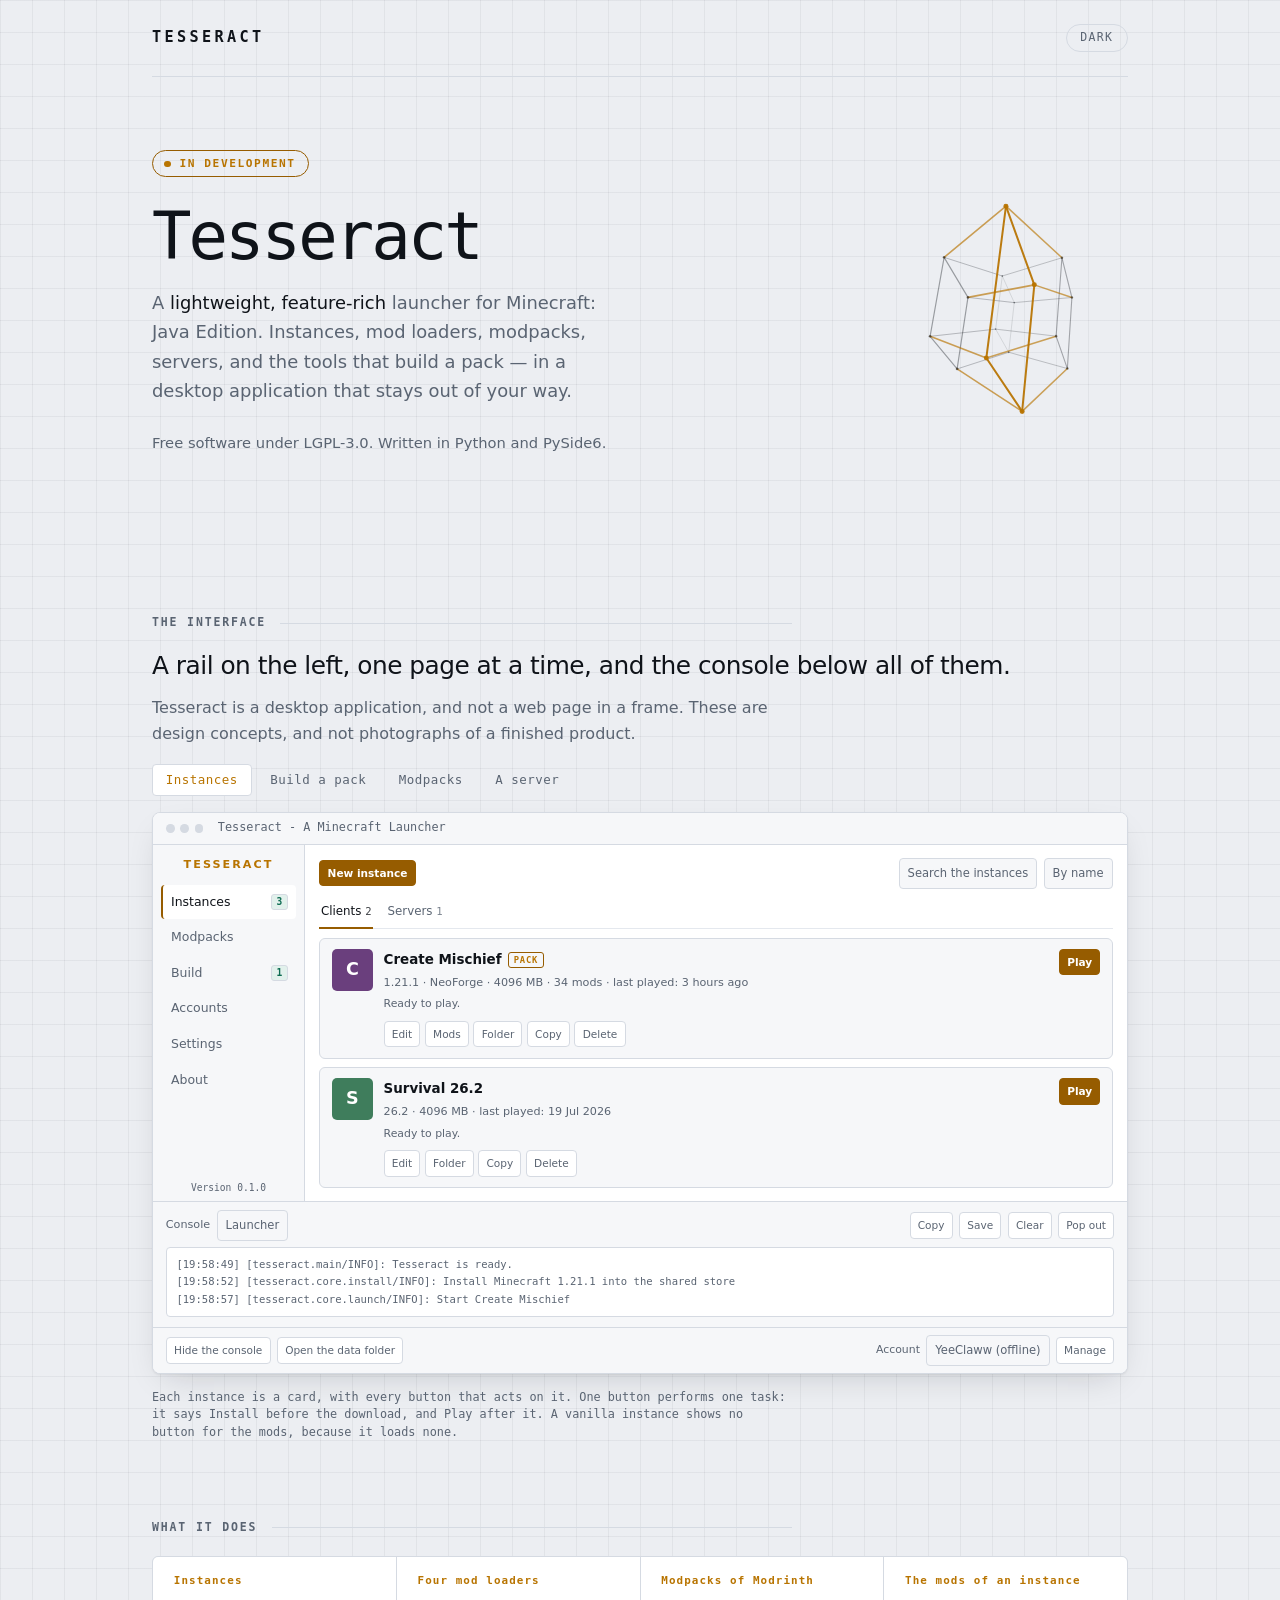
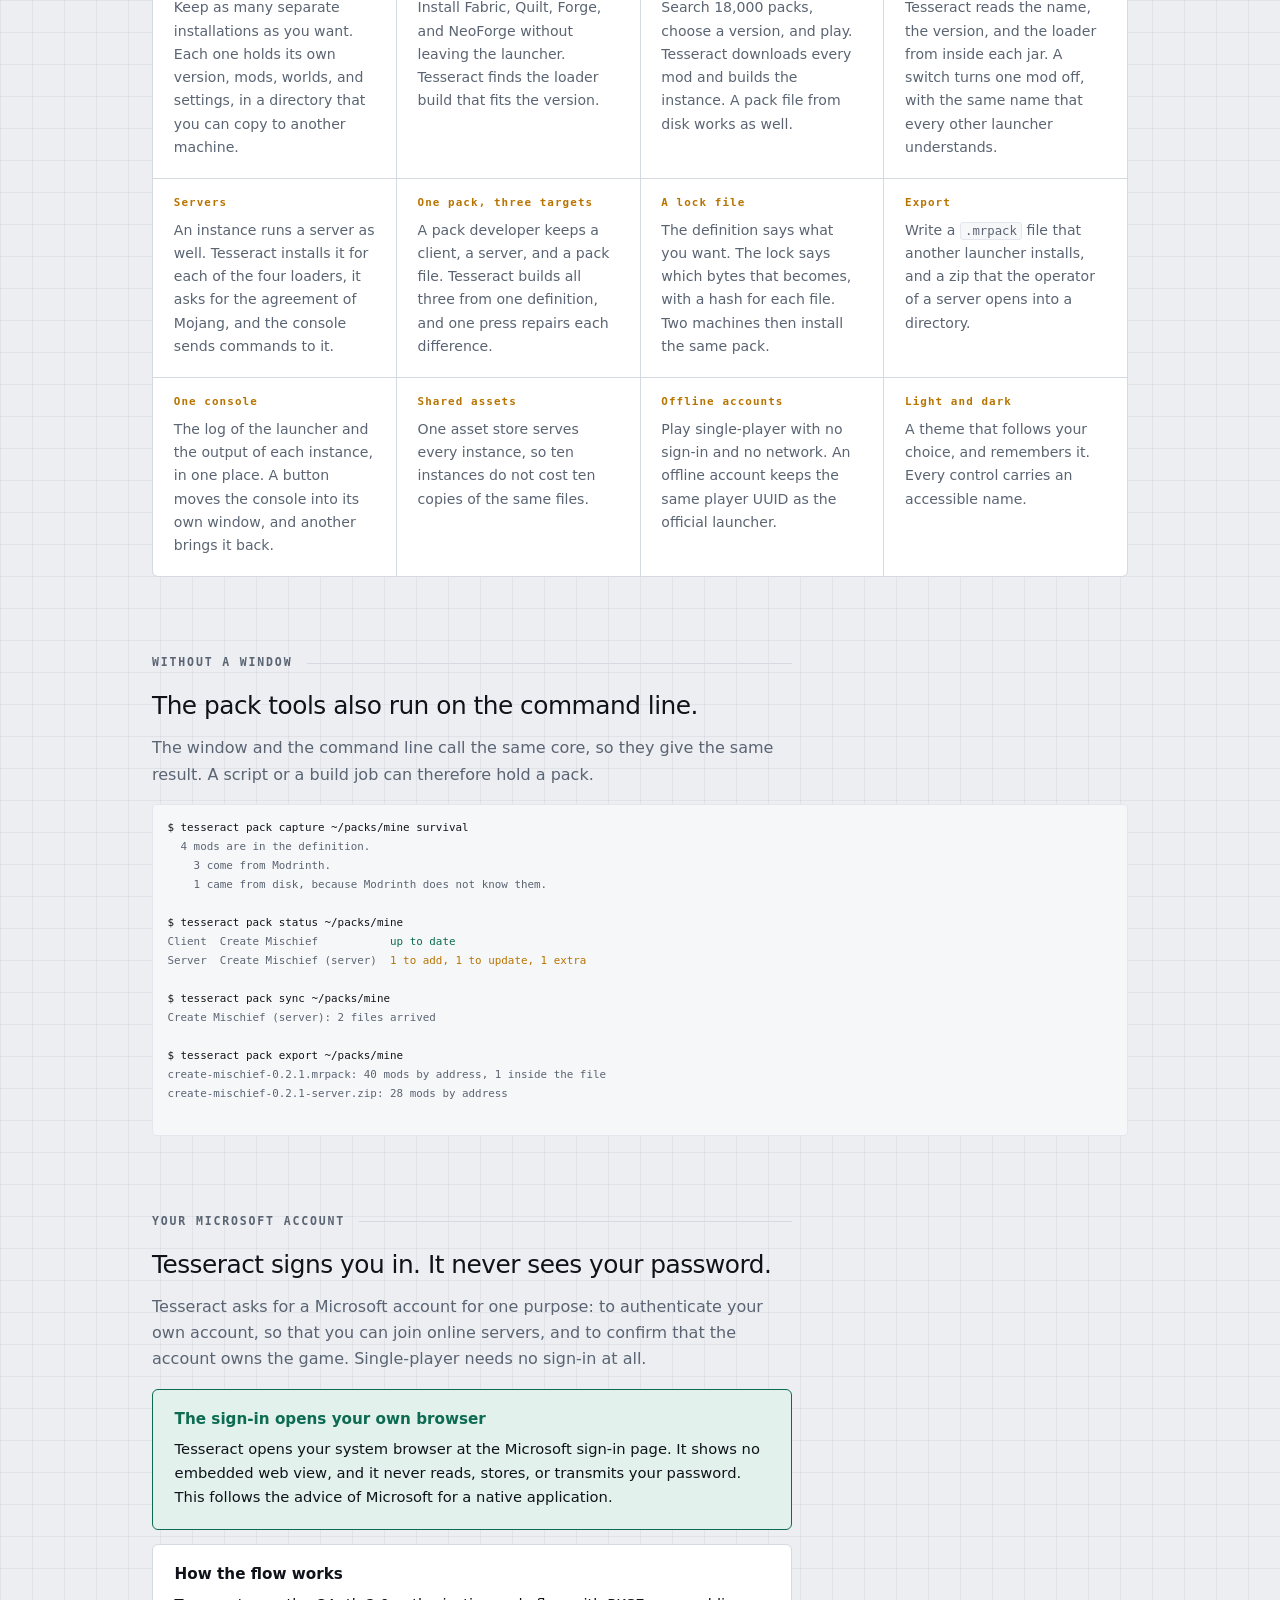
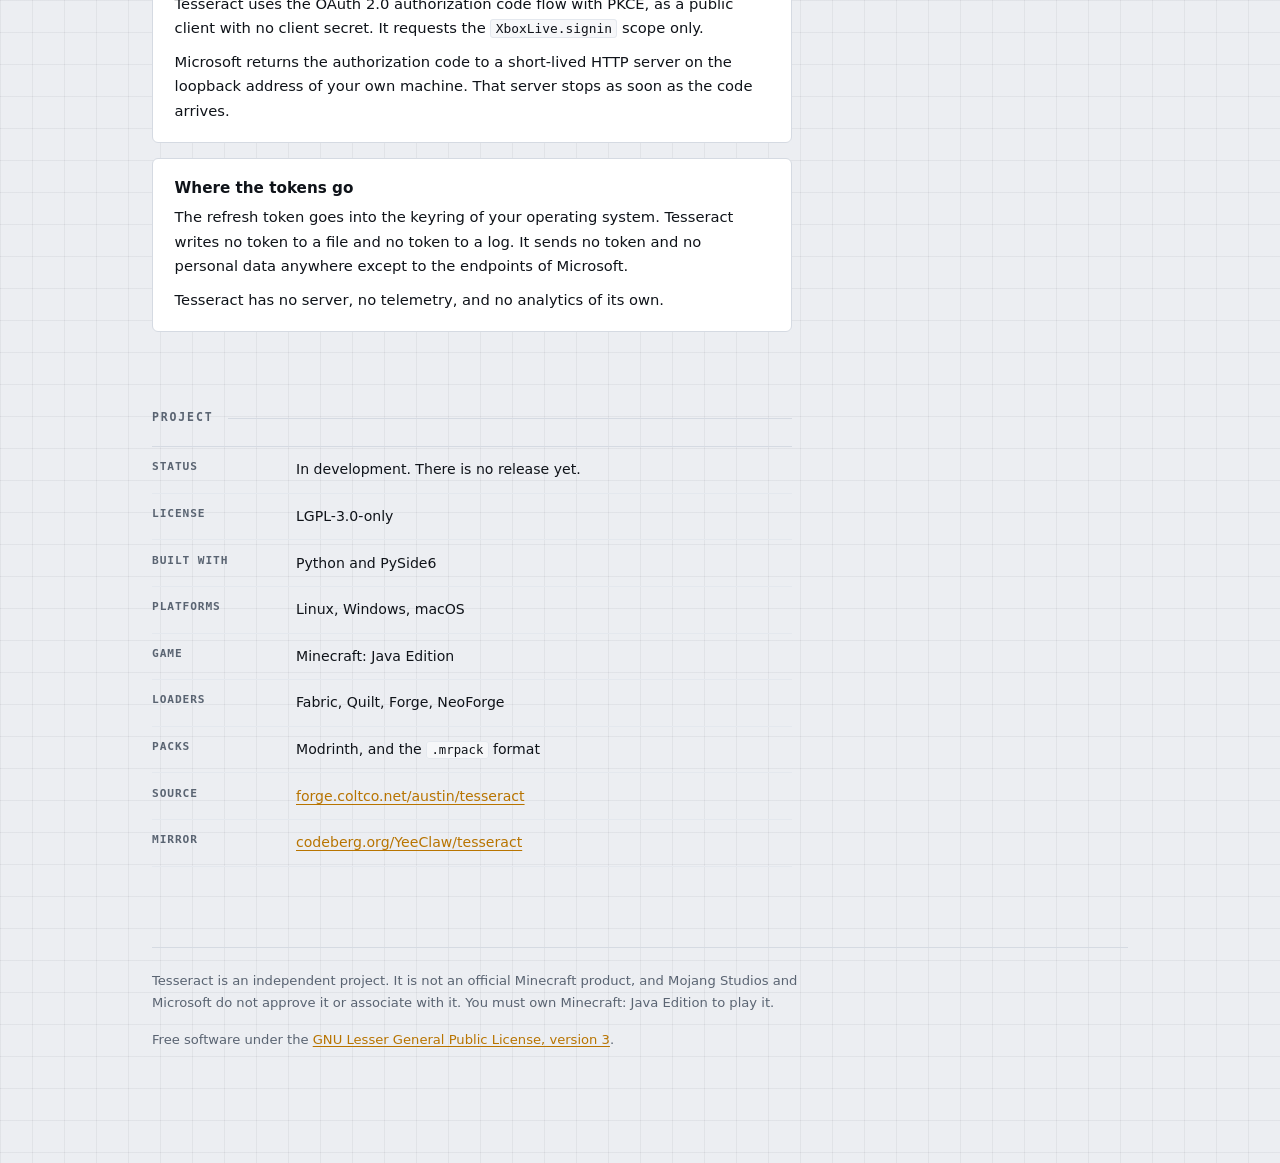
==== commit 59ecb83e: "feat(site): Update the site to include more expected features" ====
--- a/index.html
+++ b/index.html
@@ -28,8 +28,8 @@
       <h1>Tesseract</h1>
       <p class="lede">
         A <strong>lightweight, feature-rich</strong> launcher for Minecraft:
-        Java Edition. Instances, mod loaders, and modpacks — in a desktop
-        application that stays out of your way.
+        Java Edition. Instances, mod loaders, modpacks, servers, and the tools
+        that build a pack — in a desktop application that stays out of your way.
       </p>
       <p class="lede" style="font-size:.92rem">
         Free software under LGPL-3.0. Written in Python and PySide6.
@@ -41,20 +41,21 @@
   <!-- ============================ Interface ============================ -->
 
   <section>
-    <p class="eyebrow">Interface concept</p>
-    <h2>One window. Your instances on the left, the game one button away.</h2>
+    <p class="eyebrow">The interface</p>
+    <h2>A rail on the left, one page at a time, and the console below all of them.</h2>
     <p style="color:var(--muted)">
-      Tesseract is a two-pane desktop application, not a web page in a frame.
-      These are design concepts, and not photographs of a finished product.
+      Tesseract is a desktop application, and not a web page in a frame. These
+      are design concepts, and not photographs of a finished product.
     </p>
 
-    <div class="tabs" role="tablist" aria-label="Interface states">
-      <button class="tab" role="tab" aria-selected="true"  aria-controls="s1" id="t1" type="button">Library</button>
-      <button class="tab" role="tab" aria-selected="false" aria-controls="s2" id="t2" type="button">Installing</button>
-      <button class="tab" role="tab" aria-selected="false" aria-controls="s3" id="t3" type="button">New instance</button>
-    </div>
-
-    <!-- ---- 1. Library ---- -->
+    <div class="tabs" role="tablist" aria-label="The pages of the launcher">
+      <button class="tab" role="tab" aria-selected="true"  aria-controls="s1" id="t1" type="button">Instances</button>
+      <button class="tab" role="tab" aria-selected="false" aria-controls="s2" id="t2" type="button">Build a pack</button>
+      <button class="tab" role="tab" aria-selected="false" aria-controls="s3" id="t3" type="button">Modpacks</button>
+      <button class="tab" role="tab" aria-selected="false" aria-controls="s4" id="t4" type="button">A server</button>
+    </div>
+
+    <!-- ---- 1. Instances ---- -->
     <div class="shot is-active" id="s1" role="tabpanel" aria-labelledby="t1">
       <div class="frame">
       <div class="app">
@@ -62,145 +63,308 @@
           <div class="lights"><i></i><i></i><i></i></div>
           <div class="name">Tesseract - A Minecraft Launcher</div>
         </div>
-        <div class="app-body">
-          <div class="side">
-            <div class="list">
-              <div class="row sel"><b>Survival</b><span>1.21.4 &middot; Vanilla</span></div>
-              <div class="row"><b>Fabric Performance</b><span>1.21.4 &middot; Fabric</span></div>
-              <div class="row"><b>Create Playthrough</b><span>1.20.1 &middot; NeoForge</span></div>
-              <div class="row"><b>Snapshot Testing</b><span>25w14a &middot; Vanilla</span></div>
-            </div>
-            <div class="actions">
-              <div class="btn">New instance</div>
-              <div class="btn ghost">Import a modpack</div>
-            </div>
-          </div>
-          <div class="detail">
-            <div>
-              <div class="h">Survival</div>
-              <div class="sub">Minecraft 1.21.4 &middot; Vanilla &middot; Java 21</div>
-            </div>
-            <div class="controls">
-              <span class="label">Account</span>
-              <div class="select"><span>YeeClaww</span></div>
-              <div class="btn ghost">Add an account</div>
-              <div class="spacer"></div>
-              <div class="btn primary">Install and play</div>
-            </div>
-            <div class="log">
-              Ready. The version files are complete.<br>
-              Shared asset store: <b>enabled</b><br>
-              Last played: 2 hours ago
-            </div>
-            <div class="foot">
-              <span class="check"><i>&check;</i> Share assets between instances</span>
-              <div class="spacer"></div>
-              <span>Delete</span>
-              <span>Theme</span>
-            </div>
-          </div>
-        </div>
-      </div>
-      </div>
-      <p class="caption">The instance list, the account selector, and one button that installs whatever is missing and then starts the game.</p>
-    </div>
-
-    <!-- ---- 2. Installing ---- -->
+        <div class="app-body2">
+          <div class="rail">
+            <div class="rail-mark">TESSERACT</div>
+            <div class="rail-item on">Instances <span class="rail-badge">3</span></div>
+            <div class="rail-item">Modpacks</div>
+            <div class="rail-item">Build <span class="rail-badge">1</span></div>
+            <div class="rail-item">Accounts</div>
+            <div class="rail-item">Settings</div>
+            <div class="rail-item">About</div>
+            <div class="rail-foot">Version 0.1.0</div>
+          </div>
+          <div class="page">
+            <div class="page-head">
+              <span class="mini go">New instance</span>
+              <span class="spacer" style="flex:1"></span>
+              <span class="field-mock">Search the instances</span>
+              <span class="field-mock">By name</span>
+            </div>
+            <div class="kindtabs">
+              <span class="kindtab on">Clients <i>2</i></span>
+              <span class="kindtab">Servers <i>1</i></span>
+            </div>
+            <div class="cards">
+              <div class="card">
+                <div class="card-icon" style="background:#6a3f7d">C</div>
+                <div class="card-main">
+                  <div class="card-title">Create Mischief <span class="mark pack">PACK</span></div>
+                  <div class="card-facts">1.21.1 &middot; NeoForge &middot; 4096 MB &middot; 34 mods &middot; last played: 3 hours ago</div>
+                  <div class="card-state">Ready to play.</div>
+                  <div class="card-actions">
+                    <span class="mini">Edit</span><span class="mini">Mods</span>
+                    <span class="mini">Folder</span><span class="mini">Copy</span>
+                    <span class="mini">Delete</span>
+                  </div>
+                </div>
+                <div class="card-side"><span class="mini go">Play</span></div>
+              </div>
+              <div class="card">
+                <div class="card-icon" style="background:#3f7d5c">S</div>
+                <div class="card-main">
+                  <div class="card-title">Survival 26.2</div>
+                  <div class="card-facts">26.2 &middot; 4096 MB &middot; last played: 19 Jul 2026</div>
+                  <div class="card-state">Ready to play.</div>
+                  <div class="card-actions">
+                    <span class="mini">Edit</span><span class="mini">Folder</span>
+                    <span class="mini">Copy</span><span class="mini">Delete</span>
+                  </div>
+                </div>
+                <div class="card-side"><span class="mini go">Play</span></div>
+              </div>
+            </div>
+          </div>
+        </div>
+        <div class="dock">
+          <div class="dock-head">
+            <span class="who">Console</span>
+            <span class="field-mock">Launcher</span>
+            <span class="spacer"></span>
+            <span class="mini">Copy</span><span class="mini">Save</span>
+            <span class="mini">Clear</span><span class="mini">Pop out</span>
+          </div>
+          <div class="dock-log">[19:58:49] [tesseract.main/INFO]: Tesseract is ready.
+[19:58:52] [tesseract.core.install/INFO]: Install Minecraft 1.21.1 into the shared store
+[19:58:57] [tesseract.core.launch/INFO]: Start Create Mischief</div>
+        </div>
+        <div class="statusbar">
+          <span class="mini">Hide the console</span>
+          <span class="mini">Open the data folder</span>
+          <span class="spacer"></span>
+          <span>Account</span>
+          <span class="field-mock">YeeClaww (offline)</span>
+          <span class="mini">Manage</span>
+        </div>
+      </div>
+      </div>
+      <p class="caption">
+        Each instance is a card, with every button that acts on it. One button
+        performs one task: it says Install before the download, and Play after
+        it. A vanilla instance shows no button for the mods, because it loads
+        none.
+      </p>
+    </div>
+
+    <!-- ---- 2. Build a pack ---- -->
     <div class="shot" id="s2" role="tabpanel" aria-labelledby="t2" hidden>
       <div class="frame">
       <div class="app">
         <div class="app-bar">
           <div class="lights"><i></i><i></i><i></i></div>
-          <div class="name">Tesseract - A Minecraft Launcher</div>
-        </div>
-        <div class="app-body">
-          <div class="side">
-            <div class="list">
-              <div class="row"><b>Survival</b><span>1.21.4 &middot; Vanilla</span></div>
-              <div class="row sel"><b>Fabric Performance</b><span>1.21.4 &middot; Fabric</span></div>
-              <div class="row"><b>Create Playthrough</b><span>1.20.1 &middot; NeoForge</span></div>
-              <div class="row"><b>Snapshot Testing</b><span>25w14a &middot; Vanilla</span></div>
-            </div>
-            <div class="actions">
-              <div class="btn">New instance</div>
-              <div class="btn ghost">Import a modpack</div>
-            </div>
-          </div>
-          <div class="detail">
-            <div>
-              <div class="h">Fabric Performance</div>
-              <div class="sub">Minecraft 1.21.4 &middot; Fabric 0.16.10 &middot; Java 21</div>
-            </div>
-            <div class="controls">
-              <span class="label">Account</span>
-              <div class="select"><span>YeeClaww</span></div>
-              <div class="btn ghost">Add an account</div>
-              <div class="spacer"></div>
-              <div class="btn primary">Cancel</div>
-            </div>
-            <div>
-              <div class="barline"><span>Download the assets</span><span>68%</span></div>
-              <div class="bar"><i style="width:68%"></i></div>
-            </div>
-            <div class="log">
-              <b>&check;</b> Read the version manifest<br>
-              <b>&check;</b> Download the client, 1.21.4<br>
-              <b>&check;</b> Install Fabric 0.16.10<br>
-              <b>&check;</b> Check Java 21<br>
-              <em>&rarr;</em> Download the assets &mdash; 1,412 of 2,079 files
-            </div>
-            <div class="foot">
-              <span class="check"><i>&check;</i> Share assets between instances</span>
-              <div class="spacer"></div>
-              <span>Delete</span>
-              <span>Theme</span>
-            </div>
-          </div>
-        </div>
-      </div>
-      </div>
-      <p class="caption">Every download reports progress. The work happens off the interface thread, so the window never freezes.</p>
-    </div>
-
-    <!-- ---- 3. New instance ---- -->
+          <div class="name">Tesseract - Build</div>
+        </div>
+        <div class="app-body2">
+          <div class="rail">
+            <div class="rail-mark">TESSERACT</div>
+            <div class="rail-item">Instances <span class="rail-badge">3</span></div>
+            <div class="rail-item">Modpacks</div>
+            <div class="rail-item on">Build <span class="rail-badge">1</span></div>
+            <div class="rail-item">Accounts</div>
+            <div class="rail-item">Settings</div>
+            <div class="rail-item">About</div>
+            <div class="rail-foot">Version 0.1.0</div>
+          </div>
+          <div class="page">
+            <div class="page-title">Build</div>
+            <p class="page-note">
+              One definition builds three targets: the client that you play, the
+              server that you test, and the pack file that you give away.
+            </p>
+            <div class="page-head">
+              <span class="mini go">New pack</span>
+              <span class="mini">Capture an instance</span>
+              <span class="mini">Open a pack folder</span>
+            </div>
+            <div class="cards">
+              <div class="card" style="display:block">
+                <div class="card-title">Create Mischief <span class="mark">PACK</span></div>
+                <div class="card-facts">Minecraft 1.21.1 &middot; NeoForge &middot; 34 mods</div>
+                <div class="card-state">Locked: 41 files, 41 client and 28 server. 9 have no side from Modrinth.</div>
+                <div class="targets">
+                  <span class="who">CLIENT</span><span class="what">Create Mischief</span><span class="ok">up to date</span>
+                  <span class="who">SERVER</span><span class="what">Create Mischief (server)</span><span class="drift">1 to add, 1 to update, 1 extra</span>
+                  <span class="who">FILE</span><span class="what">The pack file</span><span class="ok">0.2.1: a pack file and a server pack</span>
+                </div>
+                <div class="card-actions">
+                  <span class="mini go">Sync every target</span>
+                  <span class="mini">Differences</span>
+                  <span class="mini">Update the client</span>
+                  <span class="mini">Update the server</span>
+                  <span class="mini">Export</span>
+                </div>
+                <div class="card-actions">
+                  <span class="mini">Add mods</span>
+                  <span class="mini">Check for updates</span>
+                  <span class="mini">Lock</span>
+                  <span class="mini">Folder</span>
+                  <span class="mini">Forget</span>
+                </div>
+              </div>
+            </div>
+          </div>
+        </div>
+        <div class="statusbar">
+          <span class="mini">Hide the console</span>
+          <span class="spacer"></span>
+          <span>Account</span>
+          <span class="field-mock">YeeClaww (offline)</span>
+        </div>
+      </div>
+      </div>
+      <p class="caption">
+        A pack developer keeps a client, a server, and a pack file. Tesseract
+        reads each one against the lock, and it names the difference. One press
+        repairs every target. A mod that the lock does not name stays, because
+        that mod is often the work of a person.
+      </p>
+    </div>
+
+    <!-- ---- 3. Modpacks ---- -->
     <div class="shot" id="s3" role="tabpanel" aria-labelledby="t3" hidden>
       <div class="frame">
       <div class="app">
         <div class="app-bar">
           <div class="lights"><i></i><i></i><i></i></div>
-          <div class="name">New instance</div>
-        </div>
-        <div class="form">
-          <div class="field">
-            <span class="label">Name</span>
-            <div class="input">Create Playthrough</div>
-          </div>
-          <div class="field">
-            <span class="label">Minecraft version</span>
-            <div class="select" style="min-width:auto"><span>1.20.1 &nbsp;&middot;&nbsp; Release</span></div>
-          </div>
-          <div class="field">
-            <span class="label">Mod loader</span>
-            <div class="chips">
-              <span class="chip">None</span>
-              <span class="chip">Fabric</span>
-              <span class="chip">Quilt</span>
-              <span class="chip on">NeoForge</span>
-            </div>
-          </div>
-          <div class="field">
-            <span class="label">Loader version</span>
-            <div class="select" style="min-width:auto"><span>47.1.106 &nbsp;&middot;&nbsp; Recommended</span></div>
-          </div>
-          <div class="controls" style="border:0;padding:0">
-            <div class="spacer"></div>
-            <div class="btn ghost">Cancel</div>
-            <div class="btn primary">Create</div>
-          </div>
-        </div>
-      </div>
-      </div>
-      <p class="caption">Pick a version, pick a loader. Tesseract resolves the rest when you first press play.</p>
+          <div class="name">Tesseract - Modpacks</div>
+        </div>
+        <div class="app-body2">
+          <div class="rail">
+            <div class="rail-mark">TESSERACT</div>
+            <div class="rail-item">Instances <span class="rail-badge">3</span></div>
+            <div class="rail-item on">Modpacks</div>
+            <div class="rail-item">Build <span class="rail-badge">1</span></div>
+            <div class="rail-item">Accounts</div>
+            <div class="rail-item">Settings</div>
+            <div class="rail-item">About</div>
+            <div class="rail-foot">Version 0.1.0</div>
+          </div>
+          <div class="page">
+            <div class="page-title">Modpacks</div>
+            <p class="page-note">
+              Search the modpacks of Modrinth, and install one with the version
+              that you choose.
+            </p>
+            <div class="page-head">
+              <span class="field-mock grow">Search the modpacks of Modrinth</span>
+              <span class="field-mock">Best match</span>
+              <span class="field-mock">Any loader</span>
+              <span class="field-mock">Any version</span>
+            </div>
+            <div>
+              <div class="hit">
+                <span class="thumb"></span>
+                <span class="who"><b>Fabulously Optimized</b><span>robotkoer &middot; 16.0M downloads &middot; Minecraft 26.2</span></span>
+                <span class="mini go">Install</span>
+              </div>
+              <div class="hit">
+                <span class="thumb"></span>
+                <span class="who"><b>Cobblemon Official Modpack</b><span>CobbledStudios &middot; 9.8M downloads &middot; Minecraft 1.21.1</span></span>
+                <span class="mini go">Install</span>
+              </div>
+              <div class="hit">
+                <span class="thumb"></span>
+                <span class="who"><b>Better MC [FABRIC]</b><span>SHXRKIE &middot; 3.1M downloads &middot; Minecraft 1.20.1</span></span>
+                <span class="mini go">Install</span>
+              </div>
+            </div>
+            <div class="pager">
+              <span class="pg step off">Previous</span>
+              <span class="pg on">1</span><span class="pg">2</span><span class="pg">3</span>
+              <span class="gap">&hellip;</span><span class="pg">908</span>
+              <span class="pg step">Next</span>
+            </div>
+            <div class="page-note" style="text-align:center">1 to 20 of 18,147 modpacks &middot; page 1 of 908</div>
+          </div>
+        </div>
+        <div class="statusbar">
+          <span class="mini">Hide the console</span>
+          <span class="spacer"></span>
+          <span>Account</span>
+          <span class="field-mock">YeeClaww (offline)</span>
+        </div>
+      </div>
+      </div>
+      <p class="caption">
+        The results come in pages, and each page replaces the list. A list that
+        only grows hides how much a search found, and it gives no way back to a
+        pack that you passed.
+      </p>
+    </div>
+
+    <!-- ---- 4. A server ---- -->
+    <div class="shot" id="s4" role="tabpanel" aria-labelledby="t4" hidden>
+      <div class="frame">
+      <div class="app">
+        <div class="app-bar">
+          <div class="lights"><i></i><i></i><i></i></div>
+          <div class="name">Tesseract - A Minecraft Launcher</div>
+        </div>
+        <div class="app-body2">
+          <div class="rail">
+            <div class="rail-mark">TESSERACT</div>
+            <div class="rail-item on">Instances <span class="rail-badge">3</span></div>
+            <div class="rail-item">Modpacks</div>
+            <div class="rail-item">Build <span class="rail-badge">1</span></div>
+            <div class="rail-item">Accounts</div>
+            <div class="rail-item">Settings</div>
+            <div class="rail-item">About</div>
+            <div class="rail-foot">Version 0.1.0</div>
+          </div>
+          <div class="page">
+            <div class="kindtabs">
+              <span class="kindtab">Clients <i>2</i></span>
+              <span class="kindtab on">Servers <i>1</i></span>
+            </div>
+            <div class="cards">
+              <div class="card">
+                <div class="card-icon" style="background:#7d3f4f">C</div>
+                <div class="card-main">
+                  <div class="card-title">
+                    Create Mischief (server)
+                    <span class="mark server">SERVER</span>
+                    <span class="mark pack">PACK</span>
+                  </div>
+                  <div class="card-facts">1.21.1 &middot; NeoForge &middot; Server &middot; 4096 MB &middot; 28 mods</div>
+                  <div class="card-state">This server runs now.</div>
+                  <div class="card-actions">
+                    <span class="mini">Edit</span><span class="mini">Mods</span>
+                    <span class="mini">Folder</span><span class="mini">Copy</span>
+                    <span class="mini">Delete</span>
+                  </div>
+                </div>
+                <div class="card-side"><span class="mini warn">Stop</span></div>
+              </div>
+            </div>
+          </div>
+        </div>
+        <div class="dock">
+          <div class="dock-head">
+            <span class="who">Console</span>
+            <span class="field-mock">Create Mischief (server)</span>
+            <span class="spacer"></span>
+            <span class="mini">Copy</span><span class="mini">Save</span>
+            <span class="mini">Clear</span><span class="mini">Pop out</span>
+          </div>
+          <div class="dock-log">[19:58:05] [ServerMain/INFO]: Starting minecraft server version 1.21.1
+[19:58:06] [Server thread/INFO]: Preparing level "world"
+<b>[19:58:08] [Server thread/INFO]: Done (2.309s)! For help, type "help"</b>
+[19:58:20] [Server thread/INFO]: YeeClaww joined the game</div>
+          <div class="dock-input">say the pack is live</div>
+        </div>
+        <div class="statusbar">
+          <span class="mini">Hide the console</span>
+          <span class="spacer"></span>
+          <span>Create Mischief (server) runs.</span>
+        </div>
+      </div>
+      </div>
+      <p class="caption">
+        A server is an instance with no account. Tesseract shows the agreement
+        of Mojang before the first start, and it writes <code>eula.txt</code>
+        only after you accept it. The Stop button sends the word
+        <code>stop</code>, so the server saves every world.
+      </p>
     </div>
   </section>
 
@@ -211,15 +375,39 @@
     <div class="grid">
       <div class="cell">
         <span class="n">Instances</span>
-        <p>Keep as many separate installations as you want. Each one has its own version, mods, worlds, and settings.</p>
-      </div>
-      <div class="cell">
-        <span class="n">Mod loaders</span>
-        <p>Install Fabric, Quilt, and NeoForge without leaving the launcher. Tesseract finds the right loader build for the version.</p>
-      </div>
-      <div class="cell">
-        <span class="n">Modpacks</span>
-        <p>Import a modpack and play it. The launcher downloads the mods and builds the instance for you.</p>
+        <p>Keep as many separate installations as you want. Each one holds its own version, mods, worlds, and settings, in a directory that you can copy to another machine.</p>
+      </div>
+      <div class="cell">
+        <span class="n">Four mod loaders</span>
+        <p>Install Fabric, Quilt, Forge, and NeoForge without leaving the launcher. Tesseract finds the loader build that fits the version.</p>
+      </div>
+      <div class="cell">
+        <span class="n">Modpacks of Modrinth</span>
+        <p>Search 18,000 packs, choose a version, and play. Tesseract downloads every mod and builds the instance. A pack file from disk works as well.</p>
+      </div>
+      <div class="cell">
+        <span class="n">The mods of an instance</span>
+        <p>Tesseract reads the name, the version, and the loader from inside each jar. A switch turns one mod off, with the same name that every other launcher understands.</p>
+      </div>
+      <div class="cell">
+        <span class="n">Servers</span>
+        <p>An instance runs a server as well. Tesseract installs it for each of the four loaders, it asks for the agreement of Mojang, and the console sends commands to it.</p>
+      </div>
+      <div class="cell">
+        <span class="n">One pack, three targets</span>
+        <p>A pack developer keeps a client, a server, and a pack file. Tesseract builds all three from one definition, and one press repairs each difference.</p>
+      </div>
+      <div class="cell">
+        <span class="n">A lock file</span>
+        <p>The definition says what you want. The lock says which bytes that becomes, with a hash for each file. Two machines then install the same pack.</p>
+      </div>
+      <div class="cell">
+        <span class="n">Export</span>
+        <p>Write a <code>.mrpack</code> file that another launcher installs, and a zip that the operator of a server opens into a directory.</p>
+      </div>
+      <div class="cell">
+        <span class="n">One console</span>
+        <p>The log of the launcher and the output of each instance, in one place. A button moves the console into its own window, and another brings it back.</p>
       </div>
       <div class="cell">
         <span class="n">Shared assets</span>
@@ -233,6 +421,33 @@
         <span class="n">Light and dark</span>
         <p>A theme that follows your choice, and remembers it. Every control carries an accessible name.</p>
       </div>
+    </div>
+  </section>
+
+  <!-- ============================ The command line ============================ -->
+
+  <section>
+    <p class="eyebrow">Without a window</p>
+    <h2>The pack tools also run on the command line.</h2>
+    <p style="color:var(--muted)">
+      The window and the command line call the same core, so they give the same
+      result. A script or a build job can therefore hold a pack.
+    </p>
+    <div class="cli"><i>$ tesseract pack capture ~/packs/mine survival</i>
+  4 mods are in the definition.
+    3 come from Modrinth.
+    1 came from disk, because Modrinth does not know them.
+
+<i>$ tesseract pack status ~/packs/mine</i>
+Client  Create Mischief           <b>up to date</b>
+Server  Create Mischief (server)  <em>1 to add, 1 to update, 1 extra</em>
+
+<i>$ tesseract pack sync ~/packs/mine</i>
+Create Mischief (server): 2 files arrived
+
+<i>$ tesseract pack export ~/packs/mine</i>
+create-mischief-0.2.1.mrpack: 40 mods by address, 1 inside the file
+create-mischief-0.2.1-server.zip: 28 mods by address
     </div>
   </section>
 
@@ -302,6 +517,10 @@
       <dd>Linux, Windows, macOS</dd>
       <dt>Game</dt>
       <dd>Minecraft: Java Edition</dd>
+      <dt>Loaders</dt>
+      <dd>Fabric, Quilt, Forge, NeoForge</dd>
+      <dt>Packs</dt>
+      <dd>Modrinth, and the <code>.mrpack</code> format</dd>
       <dt>Source</dt>
       <dd><a href="https://forge.coltco.net/austin/tesseract">forge.coltco.net/austin/tesseract</a></dd>
       <dt>Mirror</dt>
--- a/style.css
+++ b/style.css
@@ -644,3 +644,310 @@
   .tab { padding-top: .7rem; padding-bottom: .7rem; }
   .theme-toggle { padding: .6rem 1rem; }
 }
+
+/* ---------------------------------------------------------------
+   The mock of the launcher, second version.
+
+   The launcher holds a rail on the left, one page at a time, and a
+   console below every page. These rules draw that shape. The older
+   rules above draw the two-pane window of the first concept, and the
+   page no longer uses them.
+   --------------------------------------------------------------- */
+
+.app-body2 {
+  display: grid;
+  grid-template-columns: 9.5rem 1fr;
+  min-height: 22rem;
+}
+
+/* The rail. */
+.rail {
+  border-right: 1px solid var(--line);
+  background: var(--panel-2);
+  display: flex;
+  flex-direction: column;
+  padding: .7rem .5rem .5rem;
+  gap: .1rem;
+}
+
+.rail-mark {
+  font: 700 .7rem/1 var(--sans);
+  letter-spacing: .18em;
+  color: var(--accent-hi);
+  text-align: center;
+  padding: .2rem 0 .8rem;
+}
+
+.rail-item {
+  display: flex;
+  align-items: center;
+  gap: .4rem;
+  padding: .42rem .5rem;
+  border-radius: 4px;
+  border-left: 2px solid transparent;
+  color: var(--muted);
+  font-size: .78rem;
+}
+
+.rail-item.on {
+  background: var(--panel);
+  border-left-color: var(--accent);
+  color: var(--ink);
+  font-weight: 500;
+}
+
+.rail-badge {
+  margin-left: auto;
+  background: var(--ok-bg);
+  border: 1px solid var(--line);
+  border-radius: 3px;
+  color: var(--ok);
+  font: 700 .6rem/1 var(--mono);
+  padding: .15rem .3rem;
+}
+
+.rail-foot {
+  margin-top: auto;
+  color: var(--muted);
+  font: .6rem/1 var(--mono);
+  text-align: center;
+  padding-top: .5rem;
+}
+
+/* One page. */
+.page {
+  display: flex;
+  flex-direction: column;
+  gap: .55rem;
+  padding: .8rem .9rem;
+  min-width: 0;
+}
+
+.page-title { font: 600 1rem/1.2 var(--sans); }
+
+.page-note { color: var(--muted); font-size: .74rem; margin: -.3rem 0 .1rem; }
+
+.page-head { display: flex; align-items: center; gap: .4rem; flex-wrap: wrap; }
+
+.field-mock {
+  border: 1px solid var(--line);
+  border-radius: 4px;
+  background: var(--panel-2);
+  color: var(--muted);
+  font-size: .72rem;
+  padding: .32rem .5rem;
+}
+
+.field-mock.grow { flex: 1; min-width: 6rem; }
+
+/* The two tabs that separate the clients from the servers. */
+.kindtabs { display: flex; gap: .8rem; border-bottom: 1px solid var(--line-soft); }
+
+.kindtab {
+  color: var(--muted);
+  font-size: .74rem;
+  font-weight: 500;
+  padding: .25rem .1rem .35rem;
+  border-bottom: 2px solid transparent;
+  margin-bottom: -1px;
+}
+
+.kindtab.on { color: var(--ink); border-bottom-color: var(--accent); }
+
+.kindtab i { font-style: normal; font-family: var(--mono); font-size: .66rem; opacity: .8; }
+
+/* The card of one instance, and the card of one pack. */
+.cards { display: flex; flex-direction: column; gap: .5rem; }
+
+.card {
+  border: 1px solid var(--line);
+  border-radius: 6px;
+  background: var(--panel-2);
+  padding: .65rem .7rem;
+  display: flex;
+  gap: .65rem;
+}
+
+.card-icon {
+  width: 2.6rem; height: 2.6rem;
+  border-radius: 5px;
+  display: grid;
+  place-items: center;
+  font: 700 1.1rem/1 var(--sans);
+  color: #fff;
+  flex: none;
+}
+
+.card-main { flex: 1; min-width: 0; display: flex; flex-direction: column; gap: .18rem; }
+
+.card-title {
+  display: flex; align-items: center; gap: .4rem; flex-wrap: wrap;
+  font-weight: 600; font-size: .84rem;
+}
+
+.mark {
+  border: 1px solid var(--line);
+  border-radius: 3px;
+  font: 700 .55rem/1 var(--mono);
+  letter-spacing: .09em;
+  padding: .16rem .3rem;
+  color: var(--muted);
+}
+
+.mark.pack { color: var(--accent-hi); border-color: var(--accent); }
+.mark.server { color: var(--ok); border-color: var(--ok); }
+
+.card-facts { color: var(--muted); font-size: .7rem; }
+.card-state { color: var(--muted); font-size: .68rem; }
+
+.card-actions { display: flex; gap: .28rem; flex-wrap: wrap; margin-top: .3rem; }
+
+.mini {
+  border: 1px solid var(--line);
+  border-radius: 4px;
+  background: var(--panel);
+  color: var(--muted);
+  font-size: .66rem;
+  padding: .22rem .45rem;
+}
+
+.mini.go {
+  background: var(--accent);
+  border-color: var(--accent);
+  color: var(--on-accent);
+  font-weight: 600;
+}
+
+.mini.warn { color: var(--accent-hi); border-color: var(--accent); }
+
+.card-side { display: flex; flex-direction: column; gap: .3rem; flex: none; }
+
+/* The rows of the three targets of a pack. */
+.targets {
+  display: grid;
+  grid-template-columns: 3.2rem auto 1fr;
+  gap: .12rem .5rem;
+  font-size: .7rem;
+  margin: .25rem 0 .1rem;
+}
+
+.targets .who { color: var(--muted); font: 700 .58rem/1.5 var(--mono); letter-spacing: .08em; }
+.targets .what { color: var(--muted); }
+.targets .ok { color: var(--ok); font-weight: 600; }
+.targets .drift { color: var(--accent-hi); font-weight: 600; }
+
+/* A row of a search result. */
+.hit {
+  display: flex;
+  align-items: center;
+  gap: .6rem;
+  padding: .45rem .1rem;
+  border-bottom: 1px solid var(--line-soft);
+}
+
+.hit:last-of-type { border-bottom: 0; }
+
+.hit .thumb {
+  width: 1.9rem; height: 1.9rem;
+  border-radius: 4px;
+  background: var(--panel-2);
+  border: 1px solid var(--line);
+  flex: none;
+}
+
+.hit .who { flex: 1; min-width: 0; }
+.hit b { display: block; font-size: .78rem; font-weight: 600; }
+.hit span { color: var(--muted); font-size: .68rem; }
+
+/* The row of page numbers. */
+.pager { display: flex; justify-content: center; gap: .2rem; align-items: center; }
+
+.pg {
+  border: 1px solid var(--line);
+  border-radius: 4px;
+  background: var(--panel);
+  color: var(--muted);
+  font-size: .66rem;
+  min-width: 1.35rem;
+  padding: .2rem .3rem;
+  text-align: center;
+}
+
+.pg.on { background: var(--accent); border-color: var(--accent); color: var(--on-accent); font-weight: 700; }
+.pg.step { padding-inline: .5rem; }
+.pg.off { opacity: .45; }
+.pager .gap { color: var(--muted); padding: 0 .1rem; }
+
+/* The console below every page, and the bar at the end. */
+.dock {
+  border-top: 1px solid var(--line);
+  background: var(--panel-2);
+  padding: .5rem .8rem .6rem;
+  display: flex;
+  flex-direction: column;
+  gap: .35rem;
+}
+
+.dock-head { display: flex; align-items: center; gap: .4rem; }
+.dock-head .who { color: var(--muted); font-size: .7rem; }
+.dock-head .spacer { flex: 1; }
+
+.dock-log {
+  border: 1px solid var(--line);
+  border-radius: 4px;
+  background: var(--panel);
+  color: var(--muted);
+  font: .66rem/1.65 var(--mono);
+  padding: .5rem .6rem;
+  min-height: 4.2rem;
+  white-space: pre-wrap;
+}
+
+.dock-log b { color: var(--ok); font-weight: 500; }
+.dock-log em { color: var(--accent-hi); font-style: normal; }
+
+.dock-input {
+  border: 1px solid var(--accent);
+  border-radius: 4px;
+  background: var(--panel);
+  color: var(--ink);
+  font: .66rem/1 var(--mono);
+  padding: .35rem .5rem;
+}
+
+.statusbar {
+  border-top: 1px solid var(--line);
+  background: var(--panel-2);
+  display: flex;
+  align-items: center;
+  gap: .4rem;
+  padding: .45rem .8rem;
+  font-size: .68rem;
+  color: var(--muted);
+}
+
+.statusbar .spacer { flex: 1; }
+
+@media (max-width: 34rem) {
+  .app-body2 { grid-template-columns: 8.5rem 1fr; }
+}
+
+/* The commands of the pack tools. A line is wide, so this box scrolls
+   sideways in its own frame. The page itself never does. */
+.cli {
+  background: var(--panel-2);
+  border: 1px solid var(--line-soft);
+  border-radius: 4px;
+  color: var(--muted);
+  font: .68rem/1.75 var(--mono);
+  margin-top: 1rem;
+  max-width: 100%;
+  overflow-x: auto;
+  overscroll-behavior-x: contain;
+  padding: .8rem .9rem;
+  white-space: pre;
+}
+
+.cli b { color: var(--ok); font-weight: 500; }
+.cli em { color: var(--accent-hi); font-style: normal; }
+.cli i { color: var(--ink); font-style: normal; }
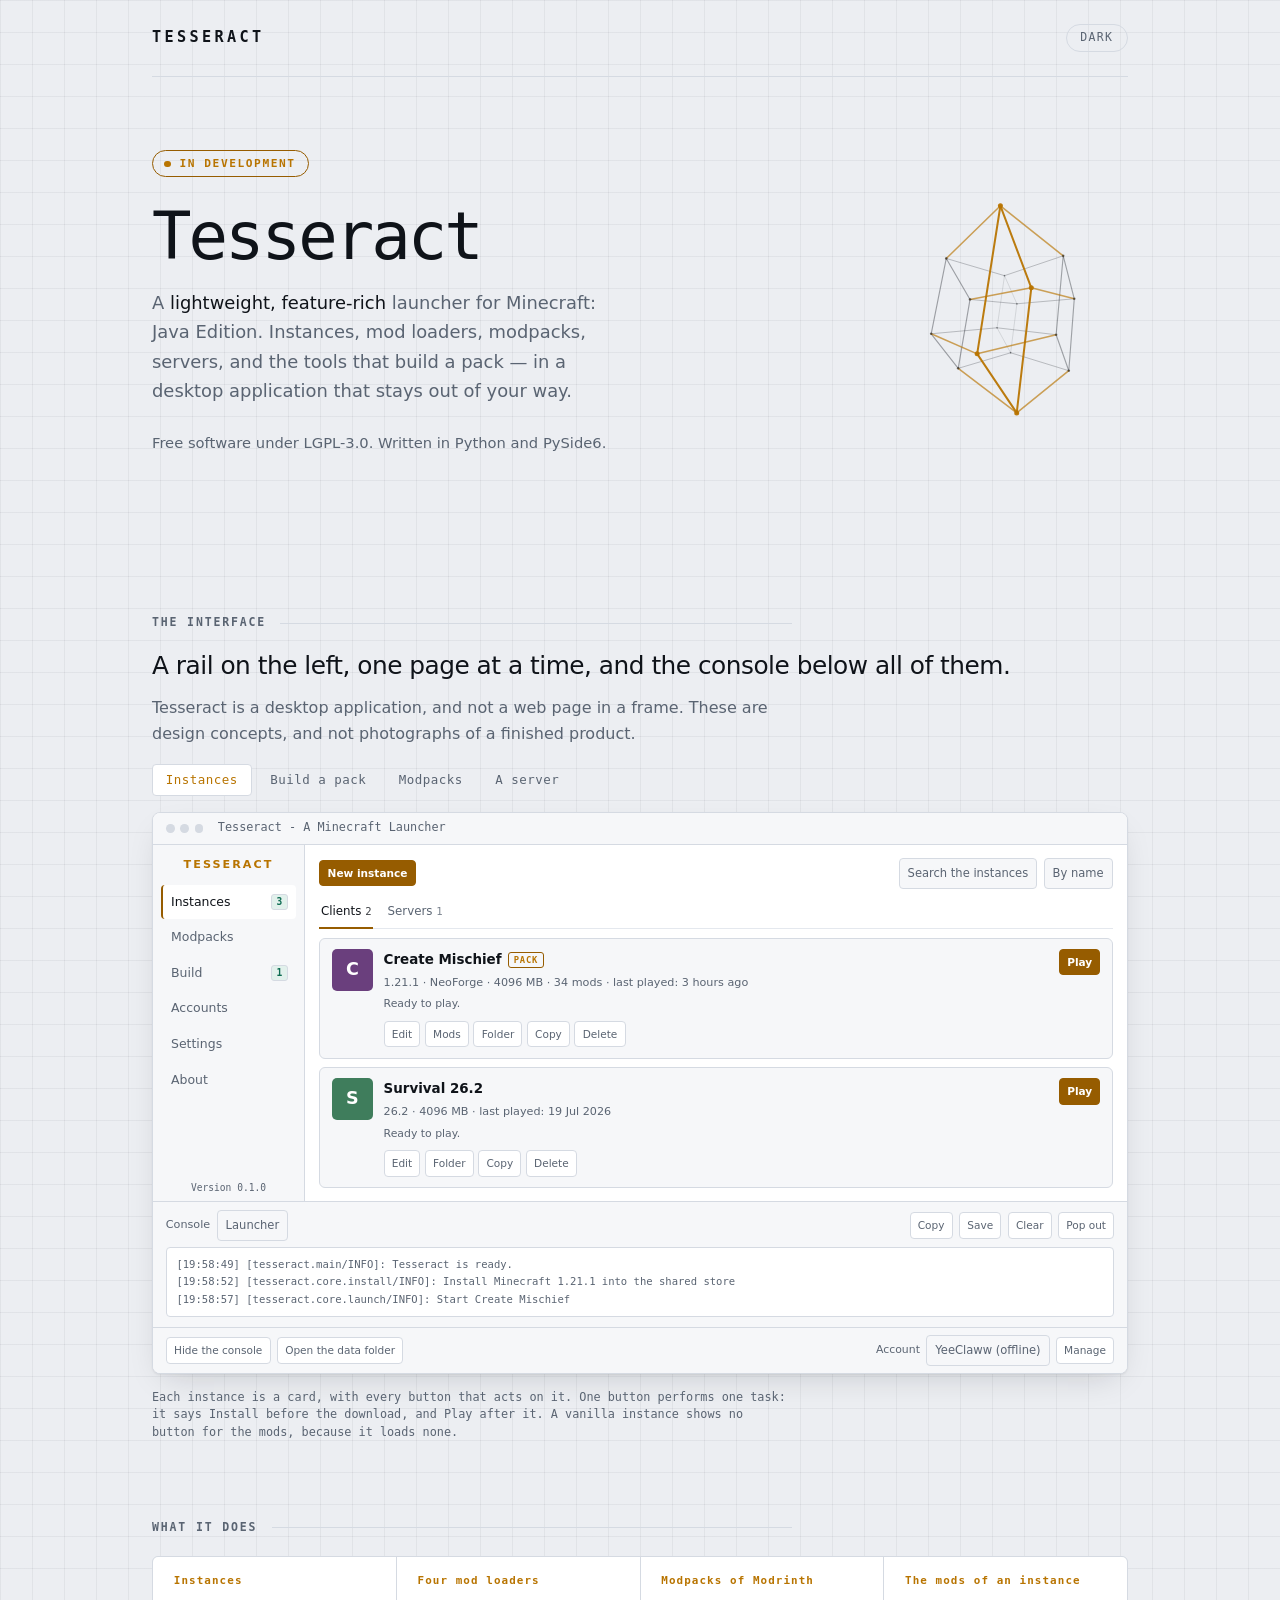
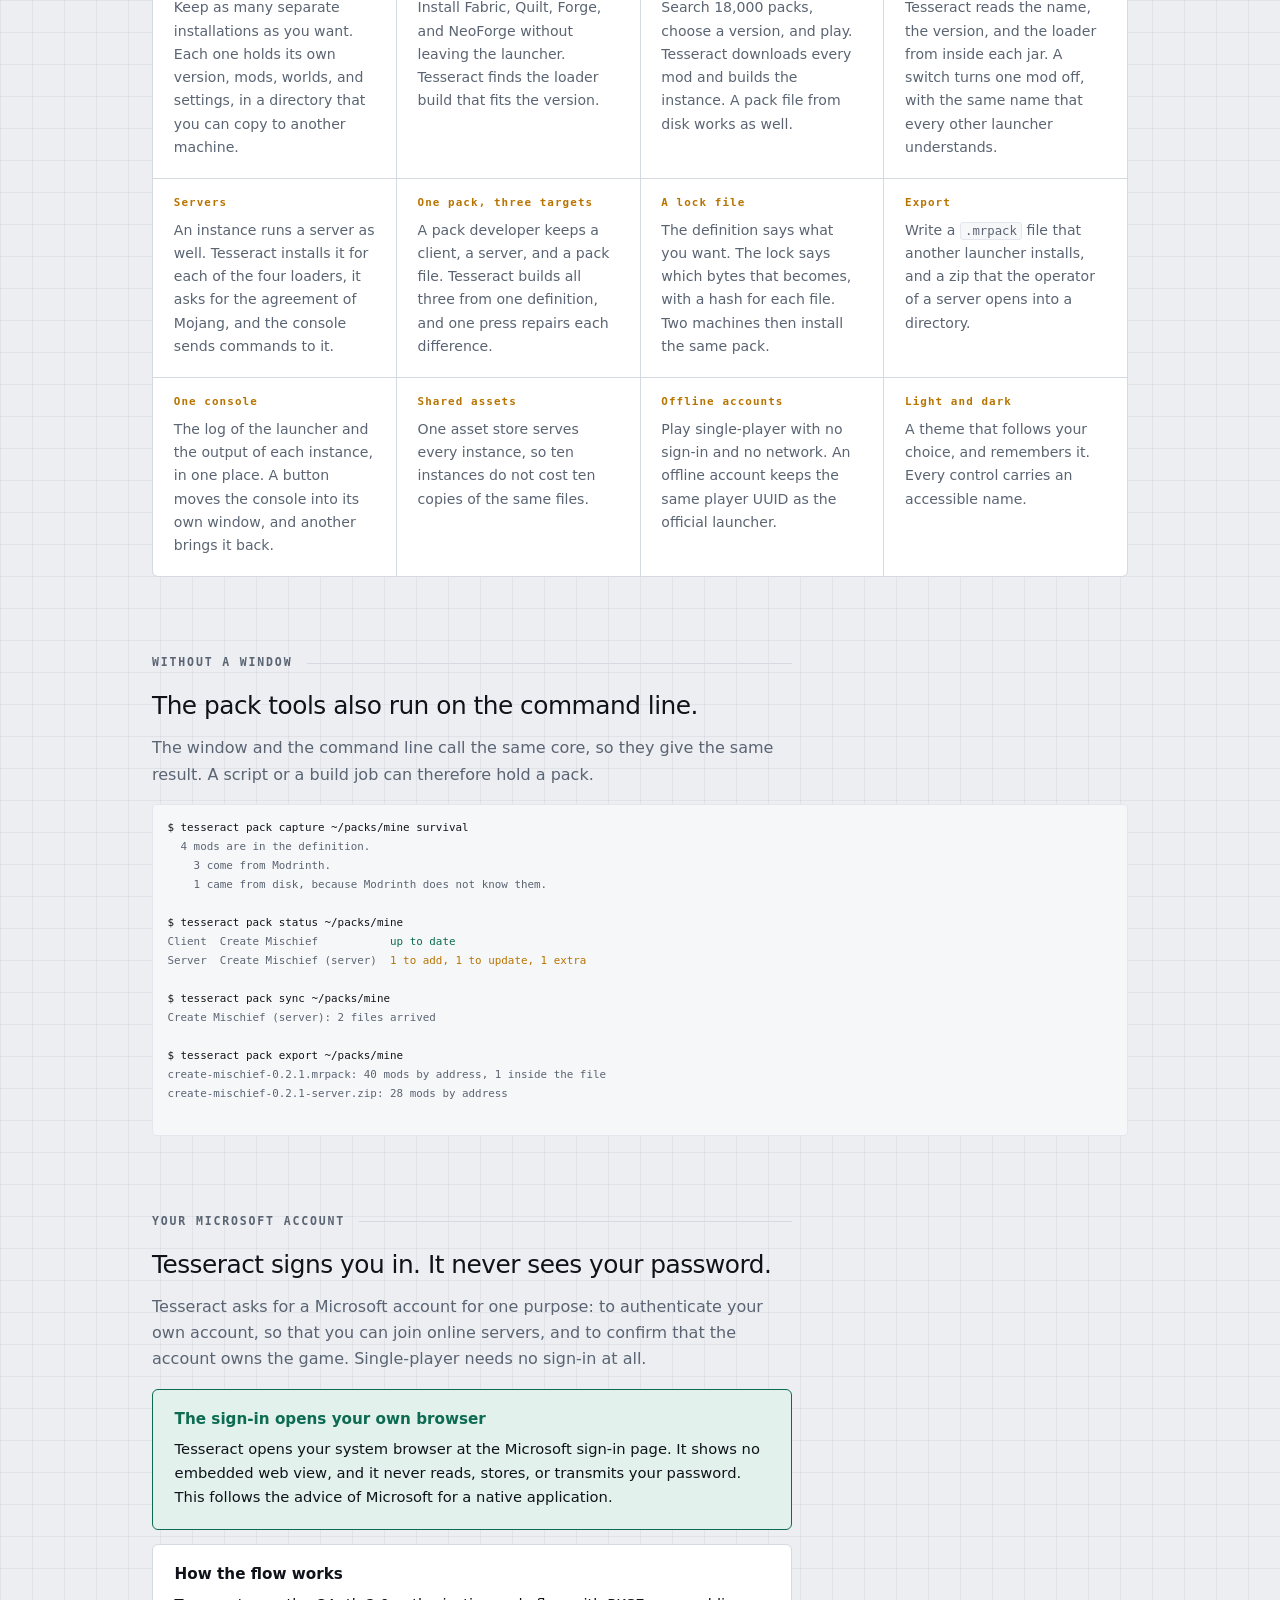
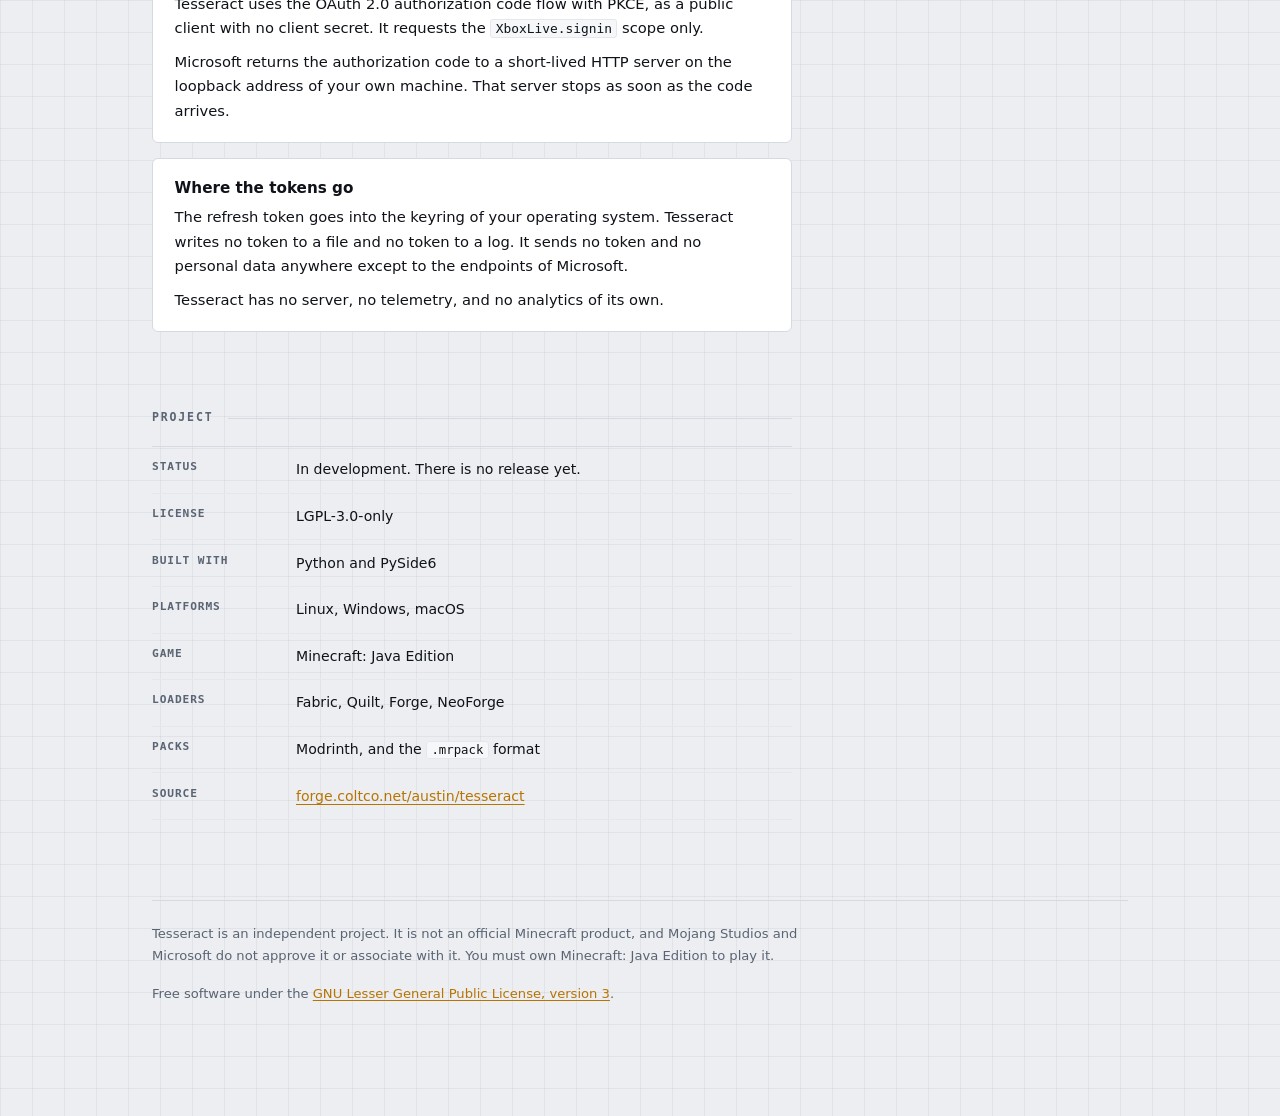
==== commit 26f85206: "chore(site): Remove Codeberg mirror links" ====
--- a/index.html
+++ b/index.html
@@ -523,8 +523,6 @@
       <dd>Modrinth, and the <code>.mrpack</code> format</dd>
       <dt>Source</dt>
       <dd><a href="https://forge.coltco.net/austin/tesseract">forge.coltco.net/austin/tesseract</a></dd>
-      <dt>Mirror</dt>
-      <dd><a href="https://codeberg.org/YeeClaw/tesseract">codeberg.org/YeeClaw/tesseract</a></dd>
     </dl>
   </section>
 
